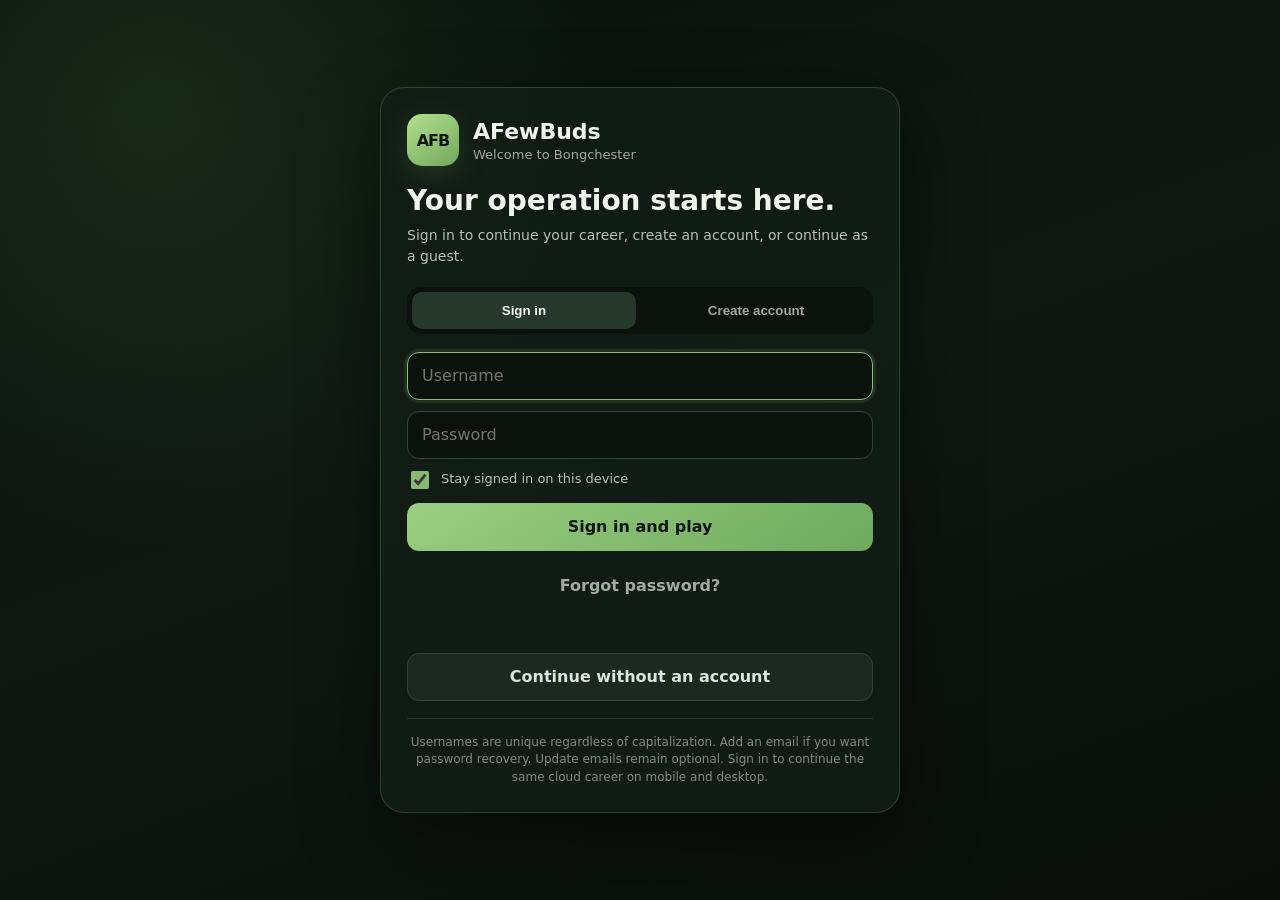
==== index.html @ 1a9e2bbb "Retain verified mobile release artifacts" ====
<!DOCTYPE html>
<html lang="en">
	<head>
		<meta charset="utf-8">
		<meta name="viewport" content="width=device-width, user-scalable=no, initial-scale=1.0">
	<meta http-equiv="Cache-Control" content="no-cache, no-store, must-revalidate">
	<meta http-equiv="Pragma" content="no-cache">
	<meta http-equiv="Expires" content="0">
		<title>AFewBuds</title>
		<style>
html, body, #canvas {
	margin: 0;
	padding: 0;
	border: 0;
}

body {
	color: white;
	background-color: black;
	overflow: hidden;
	touch-action: none;
}

#canvas {
	display: block;
}

#canvas:focus {
	outline: none;
}

#status, #status-splash, #status-progress {
	position: absolute;
	left: 0;
	right: 0;
}

#status, #status-splash {
	top: 0;
	bottom: 0;
}

#status {
	background-color: #0e1812;
	display: flex;
	flex-direction: column;
	justify-content: center;
	align-items: center;
	visibility: hidden;
}

#status-splash {
	max-height: 55vh;
	max-width: 62vw;
	width: 320px;
	height: auto;
	object-fit: contain;
	margin: auto;
}

#status-splash.show-image--false {
	display: none;
}

#status-splash.fullsize--false {
	height: 100%;
	width: 100%;
	object-fit: contain;
}

#status-splash.use-filter--false {
	image-rendering: pixelated;
}

#status-progress, #status-notice {
	display: none;
}

#status-progress {
	bottom: 10%;
	width: 50%;
	margin: 0 auto;
}

#status-notice {
	background-color: #5b3943;
	border-radius: 0.5rem;
	border: 1px solid #9b3943;
	color: #e0e0e0;
	font-family: 'Noto Sans', 'Droid Sans', Arial, sans-serif;
	line-height: 1.3;
	margin: 0 2rem;
	overflow: hidden;
	padding: 1rem;
	text-align: center;
	z-index: 1;
}


/* AFewBuds pre-launch updater. It runs before the account gate/Godot engine. */
#afb-prelaunch {
	position: fixed; inset: 0; z-index: 12000; display:flex; align-items:center; justify-content:center;
	padding:20px; box-sizing:border-box; background:linear-gradient(160deg,#061109,#101a13 55%,#07100a);
	font-family:Inter,ui-sans-serif,system-ui,-apple-system,BlinkMacSystemFont,"Segoe UI",sans-serif; color:#eff7ed; touch-action:auto;
}
#afb-prelaunch[hidden] { display:none !important; }
.afb-launch-card { width:min(520px,100%); text-align:center; padding:30px 24px; box-sizing:border-box; }
.afb-launch-logo { width:112px; height:112px; border-radius:26px; object-fit:contain; margin:0 auto 18px; display:block; }
.afb-launch-card h1 { margin:0 0 8px; font-size:28px; }
.afb-launch-card p { margin:0; color:#aebbad; font-size:14px; line-height:1.5; overflow-wrap:anywhere; }
#afb-prelaunch-progress { width:100%; height:10px; margin:22px 0 14px; accent-color:#8fc47b; }
#afb-prelaunch-progress[data-indeterminate="true"] { animation:afb-pulse 1s ease-in-out infinite alternate; }
.afb-launch-recover { margin-top:18px; min-height:44px; padding:10px 16px; border-radius:12px; border:1px solid #3d5542; background:#18261c; color:#e8f2e6; font:inherit; font-weight:700; }
@keyframes afb-pulse { from { opacity:.45 } to { opacity:1 } }
@media (prefers-reduced-motion: reduce) { #afb-prelaunch-progress[data-indeterminate="true"] { animation:none; } }

/* Browser-native AFewBuds account gate. Kept outside the Godot canvas so
   desktop mouse/keyboard and mobile software keyboards work normally. */
#afb-account-gate {
	position: fixed;
	inset: 0;
	z-index: 10000;
	display: flex;
	align-items: center;
	justify-content: center;
	padding: 20px;
	box-sizing: border-box;
	background:
		radial-gradient(circle at 12% 12%, rgba(88,145,79,.18), transparent 32%),
		linear-gradient(160deg, #07110b 0%, #101813 48%, #080d0a 100%);
	font-family: Inter, ui-sans-serif, system-ui, -apple-system, BlinkMacSystemFont, "Segoe UI", sans-serif;
	color: #eef6ec;
	touch-action: auto;
	overflow: auto;
}
#afb-account-gate[hidden] { display: none !important; }
.afb-auth-card {
	width: min(520px, 100%);
	background: rgba(18,29,22,.96);
	border: 1px solid rgba(152,203,132,.22);
	border-radius: 24px;
	box-shadow: 0 28px 80px rgba(0,0,0,.46);
	padding: 26px;
	box-sizing: border-box;
}
.afb-auth-brand { display:flex; align-items:center; gap:14px; margin-bottom:20px; }
.afb-auth-mark {
	width:52px; height:52px; border-radius:15px; display:grid; place-items:center;
	font-weight:900; letter-spacing:-1px; color:#0e1812;
	background:linear-gradient(145deg,#b3e08b,#72a85f);
	box-shadow:0 8px 28px rgba(109,161,91,.22);
}
.afb-auth-brand h1 { font-size:22px; margin:0; }
.afb-auth-brand p { font-size:13px; margin:3px 0 0; color:#9eaa9f; }
.afb-auth-title { font-size:28px; line-height:1.1; margin:4px 0 8px; }
.afb-auth-sub { font-size:14px; line-height:1.5; margin:0 0 20px; color:#b6c1b7; }
.afb-tabs { display:grid; grid-template-columns:1fr 1fr; gap:8px; background:#0b120e; padding:5px; border-radius:14px; margin-bottom:18px; }
.afb-tab { border:0; border-radius:10px; padding:11px 12px; background:transparent; color:#9eaa9f; font-weight:750; cursor:pointer; }
.afb-tab.active { background:#26382a; color:#eff8ed; }
.afb-stack { display:grid; gap:11px; }
.afb-field {
	width:100%; box-sizing:border-box; min-height:48px; padding:12px 14px;
	border-radius:12px; border:1px solid #34473a; background:#0b120e; color:#f2f7f1;
	font:inherit; font-size:16px; outline:none; touch-action:manipulation; user-select:text;
}
.afb-field:focus { border-color:#8abd78; box-shadow:0 0 0 3px rgba(126,181,108,.13); }
.afb-check { display:flex; align-items:flex-start; gap:9px; font-size:13px; color:#b8c3b9; line-height:1.4; }
.afb-check input { width:18px; height:18px; margin-top:1px; accent-color:#87b975; }
.afb-btn {
	min-height:48px; border:0; border-radius:12px; padding:11px 15px; font:inherit;
	font-weight:800; cursor:pointer; touch-action:manipulation;
}
.afb-btn.primary { background:linear-gradient(145deg,#9bce83,#6fa95d); color:#0d170f; }
.afb-btn.secondary { background:#1b2920; color:#dae7d8; border:1px solid #34473a; }
.afb-btn.ghost { background:transparent; color:#9fac9f; }
.afb-btn:disabled { opacity:.55; cursor:default; }
.afb-message { min-height:20px; font-size:13px; color:#c5d1c5; text-align:center; line-height:1.4; }
.afb-message.bad { color:#ffab96; }
.afb-auth-footer { margin-top:17px; border-top:1px solid #26372b; padding-top:15px; color:#7f8c80; font-size:12px; line-height:1.45; text-align:center; }
.afb-pane[hidden] { display:none !important; }
@media (max-width:600px) {
	#afb-account-gate { align-items:flex-start; padding:14px; }
	.afb-auth-card { margin:auto 0; padding:20px 18px; border-radius:20px; }
	.afb-auth-title { font-size:24px; }
}

/* AFewBuds in-game Account settings modal (cloudtest.35). */
#afb-account-settings-modal {
	position:fixed; inset:0; z-index:11000; display:flex; align-items:center; justify-content:center;
	padding:18px; box-sizing:border-box; background:rgba(3,8,5,.82);
	font-family:Inter,ui-sans-serif,system-ui,-apple-system,BlinkMacSystemFont,"Segoe UI",sans-serif;
	color:#eef6ec; overflow:auto; touch-action:auto;
}
#afb-account-settings-modal[hidden] { display:none !important; }
.afb-account-settings-card {
	width:min(620px,100%); max-height:92vh; overflow:auto; box-sizing:border-box;
	background:#111d16; border:1px solid #3a5941; border-radius:22px; padding:22px;
	box-shadow:0 28px 80px rgba(0,0,0,.55);
}
.afb-account-settings-head { display:flex; align-items:center; justify-content:space-between; gap:12px; margin-bottom:10px; }
.afb-account-settings-head h2 { margin:0; font-size:25px; }
.afb-account-settings-close { min-width:44px; min-height:44px; border-radius:11px; border:1px solid #3b5141; background:#1a2920; color:#eef6ec; font:inherit; font-weight:800; }
.afb-account-section { margin-top:16px; padding-top:16px; border-top:1px solid #2a3b2f; }
.afb-account-section h3 { margin:0 0 8px; font-size:18px; }
.afb-account-note { font-size:13px; color:#d8c99e; line-height:1.45; margin:8px 0 12px; }
.afb-account-row { display:grid; gap:10px; }
.afb-account-inline { display:grid; grid-template-columns:1fr auto; gap:9px; align-items:center; }
.afb-account-small { font-size:12px; color:#91a094; line-height:1.4; }
@media (max-width:600px) {
	#afb-account-settings-modal { align-items:flex-start; padding:12px; }
	.afb-account-settings-card { margin:auto 0; padding:18px 15px; border-radius:18px; }
	.afb-account-inline { grid-template-columns:1fr; }
}


/* AFewBuds global leaderboard - browser-rendered, opened from the in-game phone. */
#afb-leaderboard-modal{
	position:fixed; inset:0; z-index:11100; display:flex; align-items:center; justify-content:center;
	padding:18px; box-sizing:border-box; background:rgba(4,9,6,.91);
	font-family:Inter,ui-sans-serif,system-ui,-apple-system,BlinkMacSystemFont,"Segoe UI",sans-serif;
	color:#eef6ec; touch-action:auto; overflow:auto;
}
#afb-leaderboard-modal[hidden]{display:none!important}
.afb-leaderboard-card{
	width:min(720px,100%); max-height:92vh; overflow:auto; box-sizing:border-box;
	background:#101a14; border:1px solid #38513e; border-radius:22px; padding:22px;
	box-shadow:0 28px 80px rgba(0,0,0,.58);
}
.afb-leaderboard-head{display:flex;align-items:flex-start;justify-content:space-between;gap:12px;margin-bottom:14px}
.afb-leaderboard-head h2{margin:0 0 3px;font-size:25px}
.afb-leaderboard-sub{font-size:13px;line-height:1.4;color:#aebbb0}
.afb-leaderboard-close{min-width:44px;min-height:44px;border-radius:11px;border:1px solid #405646;background:#19261e;color:#eff7ee;font:inherit;font-weight:900;cursor:pointer}
.afb-leaderboard-controls{display:grid;grid-template-columns:minmax(0,1fr) auto;gap:10px;align-items:end;margin:14px 0 8px}
.afb-leaderboard-range{display:flex;gap:8px}
.afb-leaderboard-range .afb-btn{min-width:108px}
.afb-leaderboard-reset{min-height:20px;font-size:13px;color:#d6c995;margin-bottom:8px}
.afb-leaderboard-list{display:grid;gap:8px}
.afb-leaderboard-row{
	width:100%; display:grid; grid-template-columns:52px minmax(0,1fr) auto; gap:10px; align-items:center;
	border:1px solid #304438; background:#15221a; color:#eef6ec; border-radius:14px;
	padding:12px 14px; font:inherit; text-align:left; cursor:pointer; touch-action:manipulation;
}
.afb-leaderboard-row:hover{background:#1a2a20}
.afb-leaderboard-rank{font-size:18px;font-weight:900}
.afb-leaderboard-name{font-weight:800;overflow:hidden;text-overflow:ellipsis;white-space:nowrap}
.afb-leaderboard-value{font-weight:900;white-space:nowrap}
.afb-leaderboard-podium{border-color:#61724c}
.afb-leaderboard-me{margin-top:13px;border:1px solid #5d8565;background:#17261c;border-radius:14px;padding:12px 14px;font-weight:800}
.afb-leaderboard-actions{display:flex;gap:8px;margin-top:11px}
.afb-leaderboard-actions .afb-btn{flex:1}
.afb-leaderboard-profile{margin-top:15px;padding:15px;border:1px solid #38513e;border-radius:15px;background:#121f17}
.afb-leaderboard-profile[hidden]{display:none!important}
.afb-leaderboard-profile h3{margin:0 0 10px;font-size:21px}
.afb-leaderboard-profile-grid{display:grid;grid-template-columns:repeat(2,minmax(0,1fr));gap:0 16px}
.afb-leaderboard-profile-grid div{padding:8px 0;border-bottom:1px solid #26362c;font-size:14px}
@media(max-width:600px){
	#afb-leaderboard-modal{align-items:flex-start;padding:10px}
	.afb-leaderboard-card{margin:auto 0;padding:16px 13px;border-radius:18px}
	.afb-leaderboard-controls{grid-template-columns:1fr}
	.afb-leaderboard-range .afb-btn{min-width:0;flex:1}
	.afb-leaderboard-row{grid-template-columns:42px minmax(0,1fr);gap:5px 9px}
	.afb-leaderboard-value{grid-column:2}
	.afb-leaderboard-profile-grid{grid-template-columns:1fr}
}


/* Rotation keeps browser overlays and splash artwork inside the visible screen. */
#status-splash { max-height:55dvh; }
#afb-prelaunch { overflow:auto; padding:max(16px,env(safe-area-inset-top)) max(16px,env(safe-area-inset-right)) max(16px,env(safe-area-inset-bottom)) max(16px,env(safe-area-inset-left)); }
.afb-launch-card { max-height:100%; overflow:auto; }
@media (orientation:landscape) and (max-height:600px) {
 #afb-account-gate { align-items:flex-start; padding:12px max(20px,env(safe-area-inset-right)) 12px max(20px,env(safe-area-inset-left)); }
 .afb-auth-card { padding:18px; }
 .afb-launch-card { padding:14px 24px; }
 .afb-launch-logo { width:64px; height:64px; margin-bottom:8px; }
 .afb-launch-card h1 { font-size:23px; }
 #afb-prelaunch-progress { margin:12px 0 8px; }
}

</style>
		<link id="-gd-engine-icon" rel="icon" type="image/png" href="index.icon.png?v=0.7.9-beta.19" />
<link rel="apple-touch-icon" href="index.apple-touch-icon.png?v=0.7.9-beta.19"/>
<link rel="manifest" href="index.manifest.json?v=0.7.9-beta.19">
<meta name="apple-mobile-web-app-title" content="AFewBuds"><meta name="theme-color" content="#0e1812"><meta name="apple-mobile-web-app-capable" content="yes"><meta name="apple-mobile-web-app-status-bar-style" content="black-translucent">
	</head>
	<body>
<div id="afb-prelaunch" hidden aria-live="polite"><div class="afb-launch-card">
<img class="afb-launch-logo" src="index.192x192.png" alt="AFewBuds">
<h1 id="afb-prelaunch-title">Opening AFewBuds</h1><p id="afb-prelaunch-detail">Checking for updates</p>
<progress id="afb-prelaunch-progress" max="1"></progress>
<button id="afb-prelaunch-recover" class="afb-launch-recover" hidden>Repair app files</button>
</div></div>
		<div id="afb-account-gate" aria-label="AFewBuds account" hidden>
			<div class="afb-auth-card">
				<div class="afb-auth-brand"><div class="afb-auth-mark">AFB</div><div><h1>AFewBuds</h1><p>Welcome to Bongchester</p></div></div>
				<h2 class="afb-auth-title">Your operation starts here.</h2>
				<p class="afb-auth-sub">Sign in to continue your career, create an account, or continue as a guest.</p>
				<div class="afb-tabs" id="afb-auth-tabs">
					<button class="afb-tab active" id="afb-login-tab" type="button">Sign in</button>
					<button class="afb-tab" id="afb-register-tab" type="button">Create account</button>
				</div>
				<div class="afb-pane" id="afb-login-pane">
					<form class="afb-stack" id="afb-login-form" autocomplete="on">
						<input class="afb-field" id="afb-login-user" placeholder="Username" autocomplete="username" maxlength="20" required>
						<input class="afb-field" id="afb-login-pass" placeholder="Password" type="password" autocomplete="current-password" minlength="8" required>
						<label class="afb-check"><input id="afb-login-remember" type="checkbox" checked><span>Stay signed in on this device</span></label>
						<button class="afb-btn primary" id="afb-login-btn" type="submit">Sign in and play</button>
						<button class="afb-btn ghost" id="afb-forgot-btn" type="button">Forgot password?</button>
						<div class="afb-message" id="afb-login-msg" role="status"></div>
					</form>
				</div>
				<div class="afb-pane" id="afb-forgot-pane" hidden>
					<form class="afb-stack" id="afb-forgot-form" autocomplete="on">
						<h3 style="margin:0;font-size:20px">Forgot password?</h3>
						<p class="afb-auth-sub" style="margin-bottom:4px">Enter your AFewBuds username or saved recovery email. If several accounts share that email, use your username. If the account has a recovery email saved, we'll send a single-use reset link that expires in 30 minutes.</p>
						<input class="afb-field" id="afb-forgot-user" placeholder="Username or recovery email" autocomplete="username" autocapitalize="none" spellcheck="false" maxlength="254" required>
						<button class="afb-btn primary" id="afb-forgot-send" type="submit">Send reset email</button>
						<button class="afb-btn secondary" id="afb-forgot-back" type="button">Back to sign in</button>
						<div class="afb-message" id="afb-forgot-msg" role="status"></div>
					</form>
				</div>
				<div class="afb-pane" id="afb-reset-pane" hidden>
					<form class="afb-stack" id="afb-reset-form" autocomplete="on">
						<h3 style="margin:0;font-size:20px">Choose a new password</h3>
						<p class="afb-auth-sub" style="margin-bottom:4px">This reset link can be used once and expires 30 minutes after it was requested.</p>
						<input class="afb-field" id="afb-reset-pass" placeholder="New password (8+ characters)" type="password" autocomplete="new-password" minlength="8" required>
						<input class="afb-field" id="afb-reset-confirm" placeholder="Confirm new password" type="password" autocomplete="new-password" minlength="8" required>
						<label class="afb-check"><input id="afb-reset-remember" type="checkbox" checked><span>Stay signed in on this device</span></label>
						<button class="afb-btn primary" id="afb-reset-submit" type="submit">Reset password</button>
						<button class="afb-btn secondary" id="afb-reset-new-link" type="button">Request a new reset link</button>
						<div class="afb-message" id="afb-reset-msg" role="status"></div>
					</form>
				</div>
				<div class="afb-pane" id="afb-register-pane" hidden>
					<form class="afb-stack" id="afb-register-form" autocomplete="on">
						<input class="afb-field" id="afb-register-user" placeholder="Username (3-20 letters, numbers, underscore)" autocomplete="username" maxlength="20" required>
						<input class="afb-field" id="afb-register-pass" placeholder="Password (8+ characters)" type="password" autocomplete="new-password" minlength="8" required>
						<input class="afb-field" id="afb-register-email" placeholder="Email for password recovery (optional)" type="email" autocomplete="email">
						<label class="afb-check"><input id="afb-register-updates" type="checkbox"><span>Email me occasional AFewBuds updates.</span></label>
						<label class="afb-check"><input id="afb-register-remember" type="checkbox" checked><span>Stay signed in on this device</span></label>
						<button class="afb-btn primary" id="afb-register-btn" type="submit">Create account and play</button>
						<div class="afb-message" id="afb-register-msg" role="status"></div>
					</form>
				</div>
				<div class="afb-stack" id="afb-guest-actions" style="margin-top:12px">
					<button class="afb-btn secondary" id="afb-guest-btn" type="button">Continue without an account</button>
				</div>
				<div class="afb-auth-footer">Usernames are unique regardless of capitalization. Add an email if you want password recovery. Update emails remain optional. Sign in to continue the same cloud career on mobile and desktop.</div>
			</div>
		</div>
		<div id="afb-account-settings-modal" hidden aria-label="AFewBuds account settings">
			<div class="afb-account-settings-card">
				<div class="afb-account-settings-head">
					<div><h2>Account</h2><div class="afb-account-small">Manage the AFewBuds account attached to this career.</div></div>
					<button class="afb-account-settings-close" id="afb-account-settings-close" type="button" aria-label="Close account settings">X</button>
				</div>
				<div id="afb-account-settings-guest" hidden>
					<p class="afb-account-note">You are playing as a guest. Sign in or create an account from the login screen to manage account settings.</p>
				</div>
				<div id="afb-account-settings-body">
					<div class="afb-account-section">
						<h3>Username</h3>
						<div class="afb-account-small" id="afb-account-current-user"></div>
						<div class="afb-account-inline" style="margin-top:9px">
							<input class="afb-field" id="afb-account-username" maxlength="20" placeholder="New username">
							<button class="afb-btn secondary" id="afb-account-check-user" type="button">Check availability</button>
						</div>
						<div class="afb-message" id="afb-account-user-msg"></div>
					</div>
					<div class="afb-account-section">
						<h3>Email & updates</h3>
						<p class="afb-account-note"><strong>Add an email to your account so you can recover your password if you forget it.</strong> Update emails are optional and can be turned off at any time.</p>
						<input class="afb-field" id="afb-account-email" type="email" autocomplete="email" placeholder="Email address">
						<label class="afb-check" style="margin-top:10px"><input id="afb-account-updates" type="checkbox"><span>Email me occasional AFewBuds updates.</span></label>
						<input class="afb-field" id="afb-account-profile-password" type="password" autocomplete="current-password" placeholder="Current password to save account changes" style="margin-top:10px">
						<button class="afb-btn primary" id="afb-account-save-profile" type="button" style="margin-top:10px">Save account changes</button>
						<div class="afb-message" id="afb-account-profile-msg"></div>
					</div>
					<div class="afb-account-section">
						<h3>Password</h3>
						<div class="afb-account-row">
							<input class="afb-field" id="afb-account-current-password" type="password" autocomplete="current-password" placeholder="Current password">
							<input class="afb-field" id="afb-account-new-password" type="password" autocomplete="new-password" minlength="8" placeholder="New password (8+ characters)">
							<input class="afb-field" id="afb-account-confirm-password" type="password" autocomplete="new-password" minlength="8" placeholder="Confirm new password">
							<button class="afb-btn primary" id="afb-account-change-password" type="button">Change password</button>
							<div class="afb-message" id="afb-account-password-msg"></div>
						</div>
					</div>
				</div>
			</div>
		</div>

		<div id="afb-leaderboard-modal" hidden>
			<div class="afb-leaderboard-card" role="dialog" aria-modal="true" aria-labelledby="afb-leaderboard-title">
				<div class="afb-leaderboard-head">
					<div>
						<h2 id="afb-leaderboard-title">AFewBuds Leaderboard</h2>
						<div class="afb-leaderboard-sub">Global public gameplay rankings. Tap a player to view their career stats.</div>
					</div>
					<button class="afb-leaderboard-close" id="afb-leaderboard-close" type="button" aria-label="Close leaderboard">X</button>
				</div>
				<div class="afb-leaderboard-controls">
					<label>
						<span class="afb-account-small">Rank by</span>
						<select class="afb-field" id="afb-leaderboard-metric">
							<option value="revenue">Total Revenue</option>
							<option value="sales">Sales Completed</option>
							<option value="dealer_sales">Dealer Sales</option>
							<option value="harvests">Harvests</option>
							<option value="hybrids">Hybrids Created</option>
							<option value="raids">Raids Survived</option>
							<option value="days">Days Played</option>
							<option value="career_score">Career Score</option>
						</select>
					</label>
					<div class="afb-leaderboard-range">
						<button class="afb-btn primary" id="afb-leaderboard-lifetime" type="button">Lifetime</button>
						<button class="afb-btn secondary" id="afb-leaderboard-weekly" type="button">Weekly</button>
					</div>
				</div>
				<div class="afb-leaderboard-reset" id="afb-leaderboard-reset"></div>
				<div class="afb-message" id="afb-leaderboard-msg" role="status"></div>
				<div class="afb-leaderboard-list" id="afb-leaderboard-list"></div>
				<div class="afb-leaderboard-me" id="afb-leaderboard-me"></div>
				<div class="afb-leaderboard-actions">
					<button class="afb-btn secondary" id="afb-leaderboard-expand" type="button">View Top 25</button>
					<button class="afb-btn secondary" id="afb-leaderboard-refresh" type="button">Refresh</button>
				</div>
				<div class="afb-leaderboard-profile" id="afb-leaderboard-profile" hidden>
					<h3 id="afb-leaderboard-profile-name">Public Career</h3>
					<div class="afb-leaderboard-profile-grid" id="afb-leaderboard-profile-grid"></div>
				</div>
			</div>
		</div>

		<canvas id="canvas">
			Your browser does not support the canvas tag.
		</canvas>

		<noscript>
			Your browser does not support JavaScript.
		</noscript>

		<div id="status">
			<img id="status-splash" class="show-image--true fullsize--false use-filter--true" src="index.png?v=0.7.9-beta.19" alt="">
			<progress id="status-progress"></progress>
			<div id="status-notice"></div>
		</div>

		<script src="shared/afb-updater.js?v=0.16.0-mobile-beta.13"></script>
		<script src="shared/afb-legacy-save.js?v=0.16.0-mobile-beta.13"></script>
		<script src="shared/config.js"></script>
		<script src="shared/afb-api.js?v=0.16.0-mobile-beta.13"></script>
		<script src="shared/afb-cloud.js?v=0.16.0-mobile-beta.13"></script>
		<script src="index-mobile.js?v=0.16.0-mobile-beta.13"></script>
		<script>
const AFB_RELEASE_ID = "0.16.0-mobile-beta.13";
window.AFB_INSTALLED_RELEASE=AFB_RELEASE_ID;
const AFB_TEST_TITLE = "AFewBuds";
function afbKeepTestTitle(){ if(document.title !== AFB_TEST_TITLE) document.title = AFB_TEST_TITLE; }
afbKeepTestTitle();
setInterval(afbKeepTestTitle, 1000);
const GODOT_CONFIG = {"args":[],"canvasResizePolicy":2,"emscriptenPoolSize":8,"ensureCrossOriginIsolationHeaders":false,"executable":"index","experimentalVK":true,"fileSizes":{"index-mobile.pck":48753996,"index.wasm":37902138},"focusCanvas":true,"mainPack":"index-mobile.pck","gdextensionLibs":[],"godotPoolSize":4,"serviceWorker":"index.service.worker.js"};
const GODOT_THREADS_ENABLED = false;
let AFB_GAME_STARTED = false;
let AFB_GAME_STARTING = false;

function afbSetPane(which) {
	const login = which === 'login';
	const register = which === 'register';
	const forgot = which === 'forgot';
	const reset = which === 'reset';
	const special = forgot || reset;
	document.getElementById('afb-auth-tabs').hidden = special;
	document.getElementById('afb-login-tab').classList.toggle('active', login);
	document.getElementById('afb-register-tab').classList.toggle('active', register);
	document.getElementById('afb-login-pane').hidden = !login;
	document.getElementById('afb-register-pane').hidden = !register;
	document.getElementById('afb-forgot-pane').hidden = !forgot;
	document.getElementById('afb-reset-pane').hidden = !reset;
	document.getElementById('afb-guest-actions').hidden = special;
	const focusId = login ? 'afb-login-user' : register ? 'afb-register-user' : forgot ? 'afb-forgot-user' : 'afb-reset-pass';
	setTimeout(() => document.getElementById(focusId)?.focus(), 0);
}
function afbMessage(id, text, bad=false) {
	const el = document.getElementById(id);
	el.textContent = text || '';
	el.classList.toggle('bad', !!bad);
}
function afbFriendlyError(error) {
	const raw = String(error && error.message || error || 'Account request failed.');
	if (/username_taken|duplicate|unique/i.test(raw)) return 'That username is already taken.';
	if (/username_invalid/i.test(raw)) return 'Use 3-20 letters, numbers, or underscores for the username.';
	if (/password_too_short/i.test(raw)) return 'Use a password with at least 8 characters.';
	if (/email_required_for_updates/i.test(raw)) return 'Enter an email address or turn off update emails.';
	if (/invalid_username_or_password/i.test(raw)) return 'That username or password is not correct.';
	if (/session_invalid/i.test(raw)) return 'Your saved sign-in expired. Please sign in again.';
	if (/reset_token_invalid/i.test(raw)) return 'This reset link is invalid or expired. Request a new one.';
	if (/password_too_long/i.test(raw)) return 'Use a password no longer than 128 characters.';
	return raw;
}
function afbNormalizeSession(data) {
	if (Array.isArray(data)) data = data[0] || null;
	if (data && data.value && typeof data.value === 'object') data = data.value;
	return data && typeof data === 'object' ? data : null;
}
async function afbRequestPasswordReset(username) {
	if (!window.AFB_API || !AFB_API.enabled) throw new Error('Account service is not configured.');
	const cfg = AFB_API.cfg || {};
	const base = String(cfg.supabaseUrl || '').replace(/\/$/, '');
	const apiKey = cfg.supabasePublishableKey || cfg.supabaseAnonKey || '';
	if (!base || !apiKey) throw new Error('Account service is not configured.');
	const res = await fetch(base + '/functions/v1/afb-password-reset', {
		method:'POST',
		headers:{'Content-Type':'application/json','apikey':apiKey},
		body:JSON.stringify({username:String(username || '').trim(),return_url:window.location.origin + window.location.pathname})
	});
	let data = null;
	const raw = await res.text();
	if (raw) { try { data = JSON.parse(raw); } catch (_) { data = {error:raw}; } }
	if (!res.ok) {
		const code = data && data.error || 'recovery_service_unavailable';
		if (code === 'recovery_email_not_configured') throw new Error('Password recovery email is not configured yet.');
		if (code === 'recovery_email_send_failed') throw new Error('The reset email could not be sent right now. Try again later.');
		throw new Error('Password recovery is temporarily unavailable.');
	}
	return data || {};
}

function afbClearResetQuery() {
	try {
		const url = new URL(window.location.href);
		url.searchParams.delete('reset');
		window.history.replaceState({}, document.title, url.pathname + url.search + url.hash);
	} catch (_) {}
}

async function afbValidateStoredSession() {
	if (!window.AFB_API || !AFB_API.enabled) return null;
	const saved = AFB_API.getPlayerSession();
	if (!saved || !saved.session_token) return null;
	try {
		const verified = afbNormalizeSession(await AFB_API.rpc('afb_validate_session', {p_session_token:saved.session_token}));
		if (!verified || !verified.username) throw new Error('session_invalid');
		const merged = Object.assign({}, saved, verified, {session_token:saved.session_token});
		AFB_API.savePlayerSession(merged, !!localStorage.getItem('afb_player_session'));
		return merged;
	} catch (_) {
		AFB_API.clearPlayerSession();
		return null;
	}
}
function afbLoadTracker() {
	if (document.getElementById('afb-tracker-script')) return;
	const s = document.createElement('script');
	s.id = 'afb-tracker-script';
	s.src = 'shared/afb-tracker.js?v=0.7.9-beta.19';
	document.body.appendChild(s);
}
async function afbLaunchGame() {
	if (AFB_GAME_STARTED || AFB_GAME_STARTING) return;
	AFB_GAME_STARTING = true;
	try {
		if (window.AFB_CLOUD) {
			await AFB_CLOUD.reconcileLatestSilently();
		}
	} catch (error) {
		console.warn('AFewBuds could not load its shared career.', error);
		document.getElementById('afb-account-gate').hidden=false;afbMessage('afb-login-msg', 'Could not load your career. Reconnect and sign in to try again. Your save has not been replaced.');
		AFB_GAME_STARTING = false;
		return;
	}
	AFB_GAME_STARTED = true;
	window.AFB_GAME_RUNNING=true;
	AFB_GAME_STARTING = false;
	document.getElementById('afb-account-gate').hidden = true;
	if(window.AFB_UPDATER)AFB_UPDATER.notifyGameStarting();
	afbLoadTracker();
	if (window.AFB_CLOUD) AFB_CLOUD.startAutoSync();
	launchGodotEngine();
}
function launchGodotEngine() {
	const engine = new Engine(GODOT_CONFIG);
	const statusOverlay = document.getElementById('status');
	const statusProgress = document.getElementById('status-progress');
	const statusNotice = document.getElementById('status-notice');
	let initializing = true;
	let statusMode = '';
	function setStatusMode(mode) {
		if (statusMode === mode || !initializing) return;
		if (mode === 'hidden') { statusOverlay.remove(); initializing = false; return; }
		statusOverlay.style.visibility = 'visible';
		statusProgress.style.display = mode === 'progress' ? 'block' : 'none';
		statusNotice.style.display = mode === 'notice' ? 'block' : 'none';
		statusMode = mode;
	}
	function setStatusNotice(text) {
		while (statusNotice.lastChild) statusNotice.removeChild(statusNotice.lastChild);
		String(text).split('\n').forEach((line) => { statusNotice.appendChild(document.createTextNode(line)); statusNotice.appendChild(document.createElement('br')); });
	}
	function displayFailureNotice(err) {
		console.error(err);
		setStatusNotice(err instanceof Error ? err.message : (typeof err === 'string' ? err : 'An unknown error occurred.'));
		setStatusMode('notice'); initializing = false;
	}
	const missing = Engine.getMissingFeatures({threads:GODOT_THREADS_ENABLED});
	if (missing.length !== 0) {
		displayFailureNotice('Error\nThe following features required to run Godot projects on the Web are missing:\n' + missing.join('\n'));
		return;
	}
	setStatusMode('progress');
	engine.startGame({onProgress:function(current,total){
		if (current > 0 && total > 0) { statusProgress.value=current; statusProgress.max=total; }
		else { statusProgress.removeAttribute('value'); statusProgress.removeAttribute('max'); }
	}}).then(() => { setStatusMode('hidden'); if(window.AFB_UPDATER)AFB_UPDATER.markGameReady(); }, (error) => { if(window.AFB_UPDATER)AFB_UPDATER.markGameFailure(error); displayFailureNotice(error); });
}

document.getElementById('afb-login-tab').addEventListener('click', () => afbSetPane('login'));
document.getElementById('afb-register-tab').addEventListener('click', () => afbSetPane('register'));
document.getElementById('afb-forgot-btn').addEventListener('click', () => {
	document.getElementById('afb-forgot-user').value = document.getElementById('afb-login-user').value.trim();
	afbMessage('afb-forgot-msg', '');
	afbSetPane('forgot');
});
document.getElementById('afb-forgot-back').addEventListener('click', () => afbSetPane('login'));
document.getElementById('afb-reset-new-link').addEventListener('click', () => {
	afbClearResetQuery();
	afbMessage('afb-forgot-msg', '');
	afbSetPane('forgot');
});
document.getElementById('afb-forgot-form').addEventListener('submit', async (event) => {
	event.preventDefault();
	const button = document.getElementById('afb-forgot-send'); button.disabled = true;
	afbMessage('afb-forgot-msg', 'Sending recovery email...');
	try {
		const identifier = document.getElementById('afb-forgot-user').value.trim();
		const data = await afbRequestPasswordReset(identifier);
		afbMessage('afb-forgot-msg', data.message || 'If that account has a recovery email, a reset link has been sent.');
	} catch (e) {
		afbMessage('afb-forgot-msg', afbFriendlyError(e), true);
	} finally {
		button.disabled = false;
	}
});
document.getElementById('afb-reset-form').addEventListener('submit', async (event) => {
	event.preventDefault();
	const button = document.getElementById('afb-reset-submit'); button.disabled = true;
	afbMessage('afb-reset-msg', 'Resetting password...');
	try {
		const token = new URLSearchParams(window.location.search).get('reset') || '';
		const next = document.getElementById('afb-reset-pass').value;
		const confirm = document.getElementById('afb-reset-confirm').value;
		if (next !== confirm) throw new Error('Passwords do not match.');
		if (next.length < 8) throw new Error('password_too_short');
		let data = afbNormalizeSession(await AFB_API.rpc('afb_password_reset_complete', {
			p_reset_token:token,
			p_new_password:next,
			p_remember:document.getElementById('afb-reset-remember').checked
		}));
		if (!data || !data.session_token || !data.username) throw new Error('Account service returned an incomplete password reset.');
		AFB_API.savePlayerSession(data, document.getElementById('afb-reset-remember').checked);
		afbClearResetQuery();
		afbMessage('afb-reset-msg', 'Password reset. Signing you in...');
		afbLaunchGame();
	} catch (e) {
		afbMessage('afb-reset-msg', afbFriendlyError(e), true);
	} finally {
		button.disabled = false;
	}
});
document.getElementById('afb-guest-btn').addEventListener('click', afbLaunchGame);
document.getElementById('afb-login-form').addEventListener('submit', async (event) => {
	event.preventDefault();
	const button = document.getElementById('afb-login-btn'); button.disabled = true;
	afbMessage('afb-login-msg', 'Signing in...');
	try {
		if (!window.AFB_API || !AFB_API.enabled) throw new Error('Account service is not configured. You can continue without an account.');
		let data = afbNormalizeSession(await AFB_API.rpc('afb_login', {
			p_username:document.getElementById('afb-login-user').value.trim(),
			p_password:document.getElementById('afb-login-pass').value,
			p_remember:document.getElementById('afb-login-remember').checked
		}));
		if (!data || !data.session_token || !data.username) throw new Error('Account service returned an incomplete sign-in.');
		AFB_API.savePlayerSession(data, document.getElementById('afb-login-remember').checked);
		afbMessage('afb-login-msg', 'Signed in as ' + data.username + '.');
		afbLaunchGame();
	} catch (e) { afbMessage('afb-login-msg', afbFriendlyError(e), true); }
	finally { button.disabled = false; }
});
document.getElementById('afb-register-form').addEventListener('submit', async (event) => {
	event.preventDefault();
	const button = document.getElementById('afb-register-btn'); button.disabled = true;
	afbMessage('afb-register-msg', 'Creating account...');
	try {
		if (!window.AFB_API || !AFB_API.enabled) throw new Error('Account service is not configured. You can continue without an account.');
		let data = afbNormalizeSession(await AFB_API.rpc('afb_register', {
			p_username:document.getElementById('afb-register-user').value.trim(),
			p_password:document.getElementById('afb-register-pass').value,
			p_email:document.getElementById('afb-register-email').value.trim() || null,
			p_updates_opt_in:document.getElementById('afb-register-updates').checked,
			p_remember:document.getElementById('afb-register-remember').checked
		}));
		if (!data || !data.session_token || !data.username) throw new Error('Account service returned an incomplete registration.');
		AFB_API.savePlayerSession(data, document.getElementById('afb-register-remember').checked);
		afbMessage('afb-register-msg', 'Account created. Welcome, ' + data.username + '.');
		afbLaunchGame();
	} catch (e) { afbMessage('afb-register-msg', afbFriendlyError(e), true); }
	finally { button.disabled = false; }
});


const AFB_LEADERBOARD_STATE = {range:'lifetime',metric:'revenue',limit:5};

function afbLeaderboardValue(metric,value){
	const n=Math.max(0,Number(value||0));
	if(metric==='revenue') return String.fromCharCode(36)+Math.round(n).toLocaleString();
	if(metric==='days') return Math.round(n).toLocaleString()+(Math.round(n)===1?' day':' days');
	return Math.round(n).toLocaleString();
}
function afbLeaderboardToken(){
	try{
		const session=window.AFB_API&&AFB_API.getPlayerSession?AFB_API.getPlayerSession():null;
		return session&&session.session_token?session.session_token:null;
	}catch(_){return null;}
}
function afbLeaderboardMessage(text,bad=false){
	const el=document.getElementById('afb-leaderboard-msg');
	if(!el) return;
	el.textContent=text||'';
	el.classList.toggle('bad',!!bad);
}
function afbLeaderboardCountdown(endsAt){
	if(!endsAt) return '';
	const ms=new Date(endsAt).getTime()-Date.now();
	if(!Number.isFinite(ms)||ms<=0) return 'Weekly reset is processing.';
	const mins=Math.floor(ms/60000);
	const days=Math.floor(mins/1440);
	const hours=Math.floor((mins%1440)/60);
	const minutes=mins%60;
	return 'Weekly reset in '+days+'d '+hours+'h '+minutes+'m';
}
async function afbLeaderboardProfile(accountId){
	const panel=document.getElementById('afb-leaderboard-profile');
	const name=document.getElementById('afb-leaderboard-profile-name');
	const grid=document.getElementById('afb-leaderboard-profile-grid');
	panel.hidden=false;
	name.textContent='Loading career...';
	grid.textContent='';
	try{
		const p=afbNormalizeSession(await AFB_API.rpc('afb_leaderboard_profile',{p_account_id:accountId}));
		if(!p||!p.username) throw new Error('Career profile unavailable.');
		name.textContent=p.username+'  -  Public Career';
		const dollar=String.fromCharCode(36);
		const fields=[
			['Grower Level',p.grower_level],
			['Grower XP',Number(p.grower_xp||0).toLocaleString()],
			['Reputation',Number(p.reputation||0).toLocaleString()],
			['Lifetime Revenue',dollar+Number(p.lifetime_revenue||0).toLocaleString()],
			['Sales',Number(p.sales||0).toLocaleString()],
			['Dealer Sales',Number(p.dealer_sales||0).toLocaleString()],
			['Harvests',Number(p.harvests||0).toLocaleString()],
			['Hybrids Created',Number(p.hybrids_created||0).toLocaleString()],
			['Raids Survived',Number(p.raids_survived||0).toLocaleString()],
			['Customers Known',Number(p.customers_known||0).toLocaleString()],
			['Days Played',Number(p.days_played||0).toLocaleString()],
			['Milestones Claimed',Number(p.milestones_claimed||0).toLocaleString()],
			['Career Score',Number(p.career_score||0).toLocaleString()]
		];
		for(const field of fields){
			const item=document.createElement('div');
			const strong=document.createElement('strong');
			strong.textContent=field[0]+': ';
			item.appendChild(strong);
			item.appendChild(document.createTextNode(String(field[1])));
			grid.appendChild(item);
		}
		panel.scrollIntoView({block:'nearest',behavior:'smooth'});
	}catch(error){
		name.textContent='Career unavailable';
		grid.textContent=afbFriendlyError(error);
	}
}
async function afbLeaderboardLoad(){
	const list=document.getElementById('afb-leaderboard-list');
	const me=document.getElementById('afb-leaderboard-me');
	const reset=document.getElementById('afb-leaderboard-reset');
	const expand=document.getElementById('afb-leaderboard-expand');
	const profile=document.getElementById('afb-leaderboard-profile');
	list.textContent='';
	me.textContent='';
	reset.textContent='';
	profile.hidden=true;
	afbLeaderboardMessage('Loading rankings...');
	try{
		const data=afbNormalizeSession(await AFB_API.rpc('afb_leaderboard_get',{
			p_metric:AFB_LEADERBOARD_STATE.metric,
			p_range:AFB_LEADERBOARD_STATE.range,
			p_limit:AFB_LEADERBOARD_STATE.limit,
			p_session_token:afbLeaderboardToken()
		}));
		if(!data) throw new Error('Leaderboard unavailable.');
		const rows=Array.isArray(data.top)?data.top:[];
		afbLeaderboardMessage(rows.length?'':(AFB_LEADERBOARD_STATE.range==='weekly'?'No weekly activity has been recorded yet.':'No rankings yet.'));
		for(const row of rows){
			const button=document.createElement('button');
			button.type='button';
			button.className='afb-leaderboard-row'+(Number(row.rank)<=3?' afb-leaderboard-podium':'');
			const rank=document.createElement('span');
			rank.className='afb-leaderboard-rank';
			rank.textContent='#'+row.rank;
			const username=document.createElement('span');
			username.className='afb-leaderboard-name';
			username.textContent=row.username||'Player';
			const value=document.createElement('span');
			value.className='afb-leaderboard-value';
			value.textContent=afbLeaderboardValue(AFB_LEADERBOARD_STATE.metric,row.value);
			button.append(rank,username,value);
			button.addEventListener('click',()=>afbLeaderboardProfile(row.account_id));
			list.appendChild(button);
		}
		if(data.me){
			me.textContent='Your Rank: #'+data.me.rank+'  -  '+afbLeaderboardValue(AFB_LEADERBOARD_STATE.metric,data.me.value);
		}else if(afbLeaderboardToken()){
			me.textContent=AFB_LEADERBOARD_STATE.range==='weekly'?'Your Rank: No weekly activity yet.':'Your Rank: Not ranked yet.';
		}else{
			me.textContent='Sign in to pin your own rank here.';
		}
		reset.textContent=AFB_LEADERBOARD_STATE.range==='weekly'?afbLeaderboardCountdown(data.week_ends_at):'Lifetime rankings never reset.';
		expand.textContent=AFB_LEADERBOARD_STATE.limit===5?'View Top 25':'Show Top 5';
	}catch(error){
		afbLeaderboardMessage(afbFriendlyError(error),true);
	}
}
function afbLeaderboardSetRange(range){
	AFB_LEADERBOARD_STATE.range=range==='weekly'?'weekly':'lifetime';
	document.getElementById('afb-leaderboard-lifetime').className='afb-btn '+(AFB_LEADERBOARD_STATE.range==='lifetime'?'primary':'secondary');
	document.getElementById('afb-leaderboard-weekly').className='afb-btn '+(AFB_LEADERBOARD_STATE.range==='weekly'?'primary':'secondary');
	afbLeaderboardLoad();
}
window.AFB_LEADERBOARD={
	open:async function(){
		const modal=document.getElementById('afb-leaderboard-modal');
		if(!modal) return;
		modal.hidden=false;
		try{
			if(window.AFB_CLOUD&&AFB_CLOUD.syncLatest) await AFB_CLOUD.syncLatest();
		}catch(error){
			console.warn('AFB leaderboard pre-sync skipped:',error&&error.message||error);
		}
		await afbLeaderboardLoad();
	},
	close:function(){
		const modal=document.getElementById('afb-leaderboard-modal');
		if(modal) modal.hidden=true;
	}
};
document.getElementById('afb-leaderboard-close').addEventListener('click',()=>AFB_LEADERBOARD.close());
document.getElementById('afb-leaderboard-modal').addEventListener('click',(event)=>{
	if(event.target&&event.target.id==='afb-leaderboard-modal') AFB_LEADERBOARD.close();
});
document.getElementById('afb-leaderboard-lifetime').addEventListener('click',()=>afbLeaderboardSetRange('lifetime'));
document.getElementById('afb-leaderboard-weekly').addEventListener('click',()=>afbLeaderboardSetRange('weekly'));
document.getElementById('afb-leaderboard-metric').addEventListener('change',(event)=>{
	AFB_LEADERBOARD_STATE.metric=event.target.value;
	afbLeaderboardLoad();
});
document.getElementById('afb-leaderboard-expand').addEventListener('click',()=>{
	AFB_LEADERBOARD_STATE.limit=AFB_LEADERBOARD_STATE.limit===5?25:5;
	afbLeaderboardLoad();
});
document.getElementById('afb-leaderboard-refresh').addEventListener('click',()=>afbLeaderboardLoad());

function afbAccountFriendlyError(error) {
	const raw = String(error && error.message || error || 'Account request failed.');
	if (/username_taken|duplicate|unique/i.test(raw)) return 'That username is already taken.';
	if (/username_invalid/i.test(raw)) return 'Use 3-20 letters, numbers, or underscores.';
	if (/password_incorrect/i.test(raw)) return 'Your current password is not correct.';
	if (/password_too_short/i.test(raw)) return 'Use a password with at least 8 characters.';
	if (/email_invalid/i.test(raw)) return 'Enter a valid email address.';
	if (/email_required_for_updates/i.test(raw)) return 'Add an email address before turning on update emails.';
	if (/session_invalid/i.test(raw)) return 'Your saved sign-in expired. Sign in again.';
	return raw;
}
function afbAccountMessage(id, text, bad=false) {
	const el=document.getElementById(id);
	if(!el) return;
	el.textContent=text||'';
	el.classList.toggle('bad',!!bad);
}
function afbAccountRemembered() {
	return !!localStorage.getItem('afb_player_session');
}
async function afbAccountLoadProfile() {
	const modal=document.getElementById('afb-account-settings-modal');
	const body=document.getElementById('afb-account-settings-body');
	const guest=document.getElementById('afb-account-settings-guest');
	const session=window.AFB_API && AFB_API.getPlayerSession ? AFB_API.getPlayerSession() : null;
	if(!session || !session.session_token) {
		body.hidden=true; guest.hidden=false; return;
	}
	body.hidden=false; guest.hidden=true;
	try {
		let data=afbNormalizeSession(await AFB_API.rpc('afb_account_get_profile',{p_session_token:session.session_token}));
		if(!data || !data.username) throw new Error('session_invalid');
		document.getElementById('afb-account-current-user').textContent='Current username: '+data.username;
		document.getElementById('afb-account-username').value=data.username||'';
		document.getElementById('afb-account-email').value=data.email||'';
		document.getElementById('afb-account-updates').checked=!!data.updates_opt_in;
		const merged=Object.assign({},session,data,{session_token:session.session_token});
		AFB_API.savePlayerSession(merged,afbAccountRemembered());
	} catch(e) {
		afbAccountMessage('afb-account-profile-msg',afbAccountFriendlyError(e),true);
	}
}
window.AFB_ACCOUNT_SETTINGS = {
	open: async function() {
		const modal=document.getElementById('afb-account-settings-modal');
		if(!modal) return;
		modal.hidden=false;
		await afbAccountLoadProfile();
	},
	close: function() {
		const modal=document.getElementById('afb-account-settings-modal');
		if(modal) modal.hidden=true;
	}
};
document.getElementById('afb-account-settings-close').addEventListener('click',()=>AFB_ACCOUNT_SETTINGS.close());
document.getElementById('afb-account-settings-modal').addEventListener('click',(e)=>{
	if(e.target && e.target.id==='afb-account-settings-modal') AFB_ACCOUNT_SETTINGS.close();
});
document.getElementById('afb-account-check-user').addEventListener('click',async()=>{
	const session=AFB_API.getPlayerSession();
	const username=document.getElementById('afb-account-username').value.trim();
	afbAccountMessage('afb-account-user-msg','Checking...');
	try {
		const data=afbNormalizeSession(await AFB_API.rpc('afb_username_available',{p_session_token:session.session_token,p_username:username}));
		afbAccountMessage('afb-account-user-msg',data && data.available ? 'Username is available.' : 'That username is already taken.',!(data&&data.available));
	} catch(e){ afbAccountMessage('afb-account-user-msg',afbAccountFriendlyError(e),true); }
});
document.getElementById('afb-account-save-profile').addEventListener('click',async()=>{
	const button=document.getElementById('afb-account-save-profile'); button.disabled=true;
	afbAccountMessage('afb-account-profile-msg','Saving...');
	try {
		const session=AFB_API.getPlayerSession();
		const data=afbNormalizeSession(await AFB_API.rpc('afb_account_update_profile',{
			p_session_token:session.session_token,
			p_current_password:document.getElementById('afb-account-profile-password').value,
			p_username:document.getElementById('afb-account-username').value.trim(),
			p_email:document.getElementById('afb-account-email').value.trim()||null,
			p_updates_opt_in:document.getElementById('afb-account-updates').checked
		}));
		const merged=Object.assign({},session,data,{session_token:session.session_token});
		AFB_API.savePlayerSession(merged,afbAccountRemembered());
		document.getElementById('afb-account-current-user').textContent='Current username: '+data.username;
		document.getElementById('afb-account-profile-password').value='';
		afbAccountMessage('afb-account-profile-msg','Account updated.');
	} catch(e){ afbAccountMessage('afb-account-profile-msg',afbAccountFriendlyError(e),true); }
	finally { button.disabled=false; }
});
document.getElementById('afb-account-change-password').addEventListener('click',async()=>{
	const button=document.getElementById('afb-account-change-password'); button.disabled=true;
	afbAccountMessage('afb-account-password-msg','Changing password...');
	try {
		const current=document.getElementById('afb-account-current-password').value;
		const next=document.getElementById('afb-account-new-password').value;
		const confirm=document.getElementById('afb-account-confirm-password').value;
		if(next!==confirm) throw new Error('Passwords do not match.');
		if(next.length<8) throw new Error('password_too_short');
		const session=AFB_API.getPlayerSession();
		const data=afbNormalizeSession(await AFB_API.rpc('afb_account_change_password',{
			p_session_token:session.session_token,
			p_current_password:current,
			p_new_password:next,
			p_remember:afbAccountRemembered()
		}));
		if(!data || !data.session_token) throw new Error('Account service returned an incomplete password change.');
		AFB_API.savePlayerSession(data,afbAccountRemembered());
		document.getElementById('afb-account-current-password').value='';
		document.getElementById('afb-account-new-password').value='';
		document.getElementById('afb-account-confirm-password').value='';
		afbAccountMessage('afb-account-password-msg','Password changed. Other signed-in devices were signed out.');
		await afbAccountLoadProfile();
	} catch(e){ afbAccountMessage('afb-account-password-msg',afbAccountFriendlyError(e),true); }
	finally { button.disabled=false; }
});

async function afbBootAccountGate(){
	const gate = document.getElementById('afb-account-gate');
	const resetToken = new URLSearchParams(window.location.search).get('reset');
	if (resetToken) {
		gate.hidden = false;
		afbSetPane('reset');
		return;
	}
	const saved = await afbValidateStoredSession();
	if (saved) { afbLaunchGame(); return; }
	gate.hidden = false;
	afbSetPane('login');
	if (!window.AFB_API || !AFB_API.enabled) {
		afbMessage('afb-login-msg', 'Account service is not configured yet. You can continue without an account.', true);
	}
}

(async function afbPrelaunch(){
 try { if(window.AFB_UPDATER)await AFB_UPDATER.boot(); }
 catch(error){console.warn('Update check unavailable',error);document.getElementById('afb-prelaunch').hidden=true;}
 await afbBootAccountGate();
})();
		</script>
	</body>
</html>
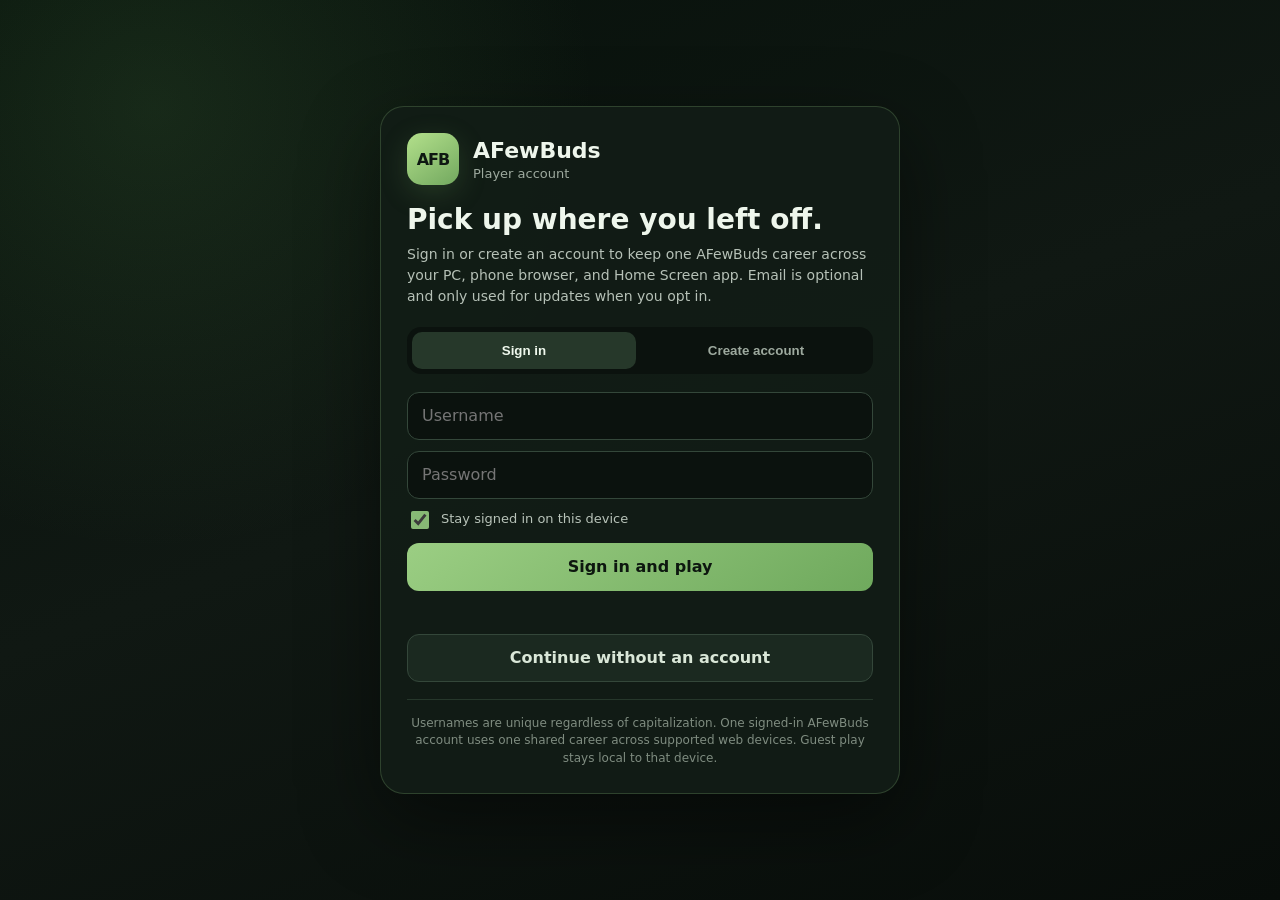
==== commit 34fc9543: "Use safer mobile WebGL startup config" ====
--- a/index.html
+++ b/index.html
@@ -3,10 +3,7 @@
 	<head>
 		<meta charset="utf-8">
 		<meta name="viewport" content="width=device-width, user-scalable=no, initial-scale=1.0">
-	<meta http-equiv="Cache-Control" content="no-cache, no-store, must-revalidate">
-	<meta http-equiv="Pragma" content="no-cache">
-	<meta http-equiv="Expires" content="0">
-		<title>AFewBuds</title>
+		<title>AFewBuds 0.7.9-beta.19</title>
 		<style>
 html, body, #canvas {
 	margin: 0;
@@ -183,119 +180,28 @@
 	.afb-auth-card { margin:auto 0; padding:20px 18px; border-radius:20px; }
 	.afb-auth-title { font-size:24px; }
 }
-
-/* AFewBuds in-game Account settings modal (cloudtest.35). */
-#afb-account-settings-modal {
-	position:fixed; inset:0; z-index:11000; display:flex; align-items:center; justify-content:center;
-	padding:18px; box-sizing:border-box; background:rgba(3,8,5,.82);
-	font-family:Inter,ui-sans-serif,system-ui,-apple-system,BlinkMacSystemFont,"Segoe UI",sans-serif;
-	color:#eef6ec; overflow:auto; touch-action:auto;
-}
-#afb-account-settings-modal[hidden] { display:none !important; }
-.afb-account-settings-card {
-	width:min(620px,100%); max-height:92vh; overflow:auto; box-sizing:border-box;
-	background:#111d16; border:1px solid #3a5941; border-radius:22px; padding:22px;
-	box-shadow:0 28px 80px rgba(0,0,0,.55);
-}
-.afb-account-settings-head { display:flex; align-items:center; justify-content:space-between; gap:12px; margin-bottom:10px; }
-.afb-account-settings-head h2 { margin:0; font-size:25px; }
-.afb-account-settings-close { min-width:44px; min-height:44px; border-radius:11px; border:1px solid #3b5141; background:#1a2920; color:#eef6ec; font:inherit; font-weight:800; }
-.afb-account-section { margin-top:16px; padding-top:16px; border-top:1px solid #2a3b2f; }
-.afb-account-section h3 { margin:0 0 8px; font-size:18px; }
-.afb-account-note { font-size:13px; color:#d8c99e; line-height:1.45; margin:8px 0 12px; }
-.afb-account-row { display:grid; gap:10px; }
-.afb-account-inline { display:grid; grid-template-columns:1fr auto; gap:9px; align-items:center; }
-.afb-account-small { font-size:12px; color:#91a094; line-height:1.4; }
-@media (max-width:600px) {
-	#afb-account-settings-modal { align-items:flex-start; padding:12px; }
-	.afb-account-settings-card { margin:auto 0; padding:18px 15px; border-radius:18px; }
-	.afb-account-inline { grid-template-columns:1fr; }
-}
-
-
-/* AFewBuds global leaderboard - browser-rendered, opened from the in-game phone. */
-#afb-leaderboard-modal{
-	position:fixed; inset:0; z-index:11100; display:flex; align-items:center; justify-content:center;
-	padding:18px; box-sizing:border-box; background:rgba(4,9,6,.91);
-	font-family:Inter,ui-sans-serif,system-ui,-apple-system,BlinkMacSystemFont,"Segoe UI",sans-serif;
-	color:#eef6ec; touch-action:auto; overflow:auto;
-}
-#afb-leaderboard-modal[hidden]{display:none!important}
-.afb-leaderboard-card{
-	width:min(720px,100%); max-height:92vh; overflow:auto; box-sizing:border-box;
-	background:#101a14; border:1px solid #38513e; border-radius:22px; padding:22px;
-	box-shadow:0 28px 80px rgba(0,0,0,.58);
-}
-.afb-leaderboard-head{display:flex;align-items:flex-start;justify-content:space-between;gap:12px;margin-bottom:14px}
-.afb-leaderboard-head h2{margin:0 0 3px;font-size:25px}
-.afb-leaderboard-sub{font-size:13px;line-height:1.4;color:#aebbb0}
-.afb-leaderboard-close{min-width:44px;min-height:44px;border-radius:11px;border:1px solid #405646;background:#19261e;color:#eff7ee;font:inherit;font-weight:900;cursor:pointer}
-.afb-leaderboard-controls{display:grid;grid-template-columns:minmax(0,1fr) auto;gap:10px;align-items:end;margin:14px 0 8px}
-.afb-leaderboard-range{display:flex;gap:8px}
-.afb-leaderboard-range .afb-btn{min-width:108px}
-.afb-leaderboard-reset{min-height:20px;font-size:13px;color:#d6c995;margin-bottom:8px}
-.afb-leaderboard-list{display:grid;gap:8px}
-.afb-leaderboard-row{
-	width:100%; display:grid; grid-template-columns:52px minmax(0,1fr) auto; gap:10px; align-items:center;
-	border:1px solid #304438; background:#15221a; color:#eef6ec; border-radius:14px;
-	padding:12px 14px; font:inherit; text-align:left; cursor:pointer; touch-action:manipulation;
-}
-.afb-leaderboard-row:hover{background:#1a2a20}
-.afb-leaderboard-rank{font-size:18px;font-weight:900}
-.afb-leaderboard-name{font-weight:800;overflow:hidden;text-overflow:ellipsis;white-space:nowrap}
-.afb-leaderboard-value{font-weight:900;white-space:nowrap}
-.afb-leaderboard-podium{border-color:#61724c}
-.afb-leaderboard-me{margin-top:13px;border:1px solid #5d8565;background:#17261c;border-radius:14px;padding:12px 14px;font-weight:800}
-.afb-leaderboard-actions{display:flex;gap:8px;margin-top:11px}
-.afb-leaderboard-actions .afb-btn{flex:1}
-.afb-leaderboard-profile{margin-top:15px;padding:15px;border:1px solid #38513e;border-radius:15px;background:#121f17}
-.afb-leaderboard-profile[hidden]{display:none!important}
-.afb-leaderboard-profile h3{margin:0 0 10px;font-size:21px}
-.afb-leaderboard-profile-grid{display:grid;grid-template-columns:repeat(2,minmax(0,1fr));gap:0 16px}
-.afb-leaderboard-profile-grid div{padding:8px 0;border-bottom:1px solid #26362c;font-size:14px}
-@media(max-width:600px){
-	#afb-leaderboard-modal{align-items:flex-start;padding:10px}
-	.afb-leaderboard-card{margin:auto 0;padding:16px 13px;border-radius:18px}
-	.afb-leaderboard-controls{grid-template-columns:1fr}
-	.afb-leaderboard-range .afb-btn{min-width:0;flex:1}
-	.afb-leaderboard-row{grid-template-columns:42px minmax(0,1fr);gap:5px 9px}
-	.afb-leaderboard-value{grid-column:2}
-	.afb-leaderboard-profile-grid{grid-template-columns:1fr}
-}
-
-
-/* Rotation keeps browser overlays and splash artwork inside the visible screen. */
-#status-splash { max-height:55dvh; }
-#afb-prelaunch { overflow:auto; padding:max(16px,env(safe-area-inset-top)) max(16px,env(safe-area-inset-right)) max(16px,env(safe-area-inset-bottom)) max(16px,env(safe-area-inset-left)); }
-.afb-launch-card { max-height:100%; overflow:auto; }
-@media (orientation:landscape) and (max-height:600px) {
- #afb-account-gate { align-items:flex-start; padding:12px max(20px,env(safe-area-inset-right)) 12px max(20px,env(safe-area-inset-left)); }
- .afb-auth-card { padding:18px; }
- .afb-launch-card { padding:14px 24px; }
- .afb-launch-logo { width:64px; height:64px; margin-bottom:8px; }
- .afb-launch-card h1 { font-size:23px; }
- #afb-prelaunch-progress { margin:12px 0 8px; }
-}
-
-</style>
+		</style>
 		<link id="-gd-engine-icon" rel="icon" type="image/png" href="index.icon.png?v=0.7.9-beta.19" />
 <link rel="apple-touch-icon" href="index.apple-touch-icon.png?v=0.7.9-beta.19"/>
 <link rel="manifest" href="index.manifest.json?v=0.7.9-beta.19">
 <meta name="apple-mobile-web-app-title" content="AFewBuds"><meta name="theme-color" content="#0e1812"><meta name="apple-mobile-web-app-capable" content="yes"><meta name="apple-mobile-web-app-status-bar-style" content="black-translucent">
 	</head>
 	<body>
-<div id="afb-prelaunch" hidden aria-live="polite"><div class="afb-launch-card">
-<img class="afb-launch-logo" src="index.192x192.png" alt="AFewBuds">
-<h1 id="afb-prelaunch-title">Opening AFewBuds</h1><p id="afb-prelaunch-detail">Checking for updates</p>
-<progress id="afb-prelaunch-progress" max="1"></progress>
-<button id="afb-prelaunch-recover" class="afb-launch-recover" hidden>Repair app files</button>
-</div></div>
+		<div id="afb-prelaunch" aria-live="polite">
+			<div class="afb-launch-card">
+				<img class="afb-launch-logo" src="index.png" alt="AFewBuds">
+				<h1 id="afb-prelaunch-title">Checking AFewBuds…</h1>
+				<p id="afb-prelaunch-detail">Looking for an update before launch.</p>
+				<progress id="afb-prelaunch-progress" max="1" data-indeterminate="true"></progress>
+				<button id="afb-prelaunch-recover" class="afb-launch-recover" type="button" hidden>Open repair tool</button>
+			</div>
+		</div>
 		<div id="afb-account-gate" aria-label="AFewBuds account" hidden>
 			<div class="afb-auth-card">
-				<div class="afb-auth-brand"><div class="afb-auth-mark">AFB</div><div><h1>AFewBuds</h1><p>Welcome to Bongchester</p></div></div>
-				<h2 class="afb-auth-title">Your operation starts here.</h2>
-				<p class="afb-auth-sub">Sign in to continue your career, create an account, or continue as a guest.</p>
-				<div class="afb-tabs" id="afb-auth-tabs">
+				<div class="afb-auth-brand"><div class="afb-auth-mark">AFB</div><div><h1>AFewBuds</h1><p>Player account</p></div></div>
+				<h2 class="afb-auth-title">Pick up where you left off.</h2>
+				<p class="afb-auth-sub">Sign in or create an account to keep one AFewBuds career across your PC, phone browser, and Home Screen app. Email is optional and only used for updates when you opt in.</p>
+				<div class="afb-tabs">
 					<button class="afb-tab active" id="afb-login-tab" type="button">Sign in</button>
 					<button class="afb-tab" id="afb-register-tab" type="button">Create account</button>
 				</div>
@@ -305,134 +211,26 @@
 						<input class="afb-field" id="afb-login-pass" placeholder="Password" type="password" autocomplete="current-password" minlength="8" required>
 						<label class="afb-check"><input id="afb-login-remember" type="checkbox" checked><span>Stay signed in on this device</span></label>
 						<button class="afb-btn primary" id="afb-login-btn" type="submit">Sign in and play</button>
-						<button class="afb-btn ghost" id="afb-forgot-btn" type="button">Forgot password?</button>
 						<div class="afb-message" id="afb-login-msg" role="status"></div>
-					</form>
-				</div>
-				<div class="afb-pane" id="afb-forgot-pane" hidden>
-					<form class="afb-stack" id="afb-forgot-form" autocomplete="on">
-						<h3 style="margin:0;font-size:20px">Forgot password?</h3>
-						<p class="afb-auth-sub" style="margin-bottom:4px">Enter your AFewBuds username or saved recovery email. If several accounts share that email, use your username. If the account has a recovery email saved, we'll send a single-use reset link that expires in 30 minutes.</p>
-						<input class="afb-field" id="afb-forgot-user" placeholder="Username or recovery email" autocomplete="username" autocapitalize="none" spellcheck="false" maxlength="254" required>
-						<button class="afb-btn primary" id="afb-forgot-send" type="submit">Send reset email</button>
-						<button class="afb-btn secondary" id="afb-forgot-back" type="button">Back to sign in</button>
-						<div class="afb-message" id="afb-forgot-msg" role="status"></div>
-					</form>
-				</div>
-				<div class="afb-pane" id="afb-reset-pane" hidden>
-					<form class="afb-stack" id="afb-reset-form" autocomplete="on">
-						<h3 style="margin:0;font-size:20px">Choose a new password</h3>
-						<p class="afb-auth-sub" style="margin-bottom:4px">This reset link can be used once and expires 30 minutes after it was requested.</p>
-						<input class="afb-field" id="afb-reset-pass" placeholder="New password (8+ characters)" type="password" autocomplete="new-password" minlength="8" required>
-						<input class="afb-field" id="afb-reset-confirm" placeholder="Confirm new password" type="password" autocomplete="new-password" minlength="8" required>
-						<label class="afb-check"><input id="afb-reset-remember" type="checkbox" checked><span>Stay signed in on this device</span></label>
-						<button class="afb-btn primary" id="afb-reset-submit" type="submit">Reset password</button>
-						<button class="afb-btn secondary" id="afb-reset-new-link" type="button">Request a new reset link</button>
-						<div class="afb-message" id="afb-reset-msg" role="status"></div>
 					</form>
 				</div>
 				<div class="afb-pane" id="afb-register-pane" hidden>
 					<form class="afb-stack" id="afb-register-form" autocomplete="on">
-						<input class="afb-field" id="afb-register-user" placeholder="Username (3-20 letters, numbers, underscore)" autocomplete="username" maxlength="20" required>
+						<input class="afb-field" id="afb-register-user" placeholder="Username (3–20 letters, numbers, underscore)" autocomplete="username" maxlength="20" required>
 						<input class="afb-field" id="afb-register-pass" placeholder="Password (8+ characters)" type="password" autocomplete="new-password" minlength="8" required>
-						<input class="afb-field" id="afb-register-email" placeholder="Email for password recovery (optional)" type="email" autocomplete="email">
+						<input class="afb-field" id="afb-register-email" placeholder="Email for updates (optional)" type="email" autocomplete="email">
 						<label class="afb-check"><input id="afb-register-updates" type="checkbox"><span>Email me occasional AFewBuds updates.</span></label>
 						<label class="afb-check"><input id="afb-register-remember" type="checkbox" checked><span>Stay signed in on this device</span></label>
 						<button class="afb-btn primary" id="afb-register-btn" type="submit">Create account and play</button>
 						<div class="afb-message" id="afb-register-msg" role="status"></div>
 					</form>
 				</div>
-				<div class="afb-stack" id="afb-guest-actions" style="margin-top:12px">
+				<div class="afb-stack" style="margin-top:12px">
 					<button class="afb-btn secondary" id="afb-guest-btn" type="button">Continue without an account</button>
 				</div>
-				<div class="afb-auth-footer">Usernames are unique regardless of capitalization. Add an email if you want password recovery. Update emails remain optional. Sign in to continue the same cloud career on mobile and desktop.</div>
+				<div class="afb-auth-footer">Usernames are unique regardless of capitalization. One signed-in AFewBuds account uses one shared career across supported web devices. Guest play stays local to that device.</div>
 			</div>
 		</div>
-		<div id="afb-account-settings-modal" hidden aria-label="AFewBuds account settings">
-			<div class="afb-account-settings-card">
-				<div class="afb-account-settings-head">
-					<div><h2>Account</h2><div class="afb-account-small">Manage the AFewBuds account attached to this career.</div></div>
-					<button class="afb-account-settings-close" id="afb-account-settings-close" type="button" aria-label="Close account settings">X</button>
-				</div>
-				<div id="afb-account-settings-guest" hidden>
-					<p class="afb-account-note">You are playing as a guest. Sign in or create an account from the login screen to manage account settings.</p>
-				</div>
-				<div id="afb-account-settings-body">
-					<div class="afb-account-section">
-						<h3>Username</h3>
-						<div class="afb-account-small" id="afb-account-current-user"></div>
-						<div class="afb-account-inline" style="margin-top:9px">
-							<input class="afb-field" id="afb-account-username" maxlength="20" placeholder="New username">
-							<button class="afb-btn secondary" id="afb-account-check-user" type="button">Check availability</button>
-						</div>
-						<div class="afb-message" id="afb-account-user-msg"></div>
-					</div>
-					<div class="afb-account-section">
-						<h3>Email & updates</h3>
-						<p class="afb-account-note"><strong>Add an email to your account so you can recover your password if you forget it.</strong> Update emails are optional and can be turned off at any time.</p>
-						<input class="afb-field" id="afb-account-email" type="email" autocomplete="email" placeholder="Email address">
-						<label class="afb-check" style="margin-top:10px"><input id="afb-account-updates" type="checkbox"><span>Email me occasional AFewBuds updates.</span></label>
-						<input class="afb-field" id="afb-account-profile-password" type="password" autocomplete="current-password" placeholder="Current password to save account changes" style="margin-top:10px">
-						<button class="afb-btn primary" id="afb-account-save-profile" type="button" style="margin-top:10px">Save account changes</button>
-						<div class="afb-message" id="afb-account-profile-msg"></div>
-					</div>
-					<div class="afb-account-section">
-						<h3>Password</h3>
-						<div class="afb-account-row">
-							<input class="afb-field" id="afb-account-current-password" type="password" autocomplete="current-password" placeholder="Current password">
-							<input class="afb-field" id="afb-account-new-password" type="password" autocomplete="new-password" minlength="8" placeholder="New password (8+ characters)">
-							<input class="afb-field" id="afb-account-confirm-password" type="password" autocomplete="new-password" minlength="8" placeholder="Confirm new password">
-							<button class="afb-btn primary" id="afb-account-change-password" type="button">Change password</button>
-							<div class="afb-message" id="afb-account-password-msg"></div>
-						</div>
-					</div>
-				</div>
-			</div>
-		</div>
-
-		<div id="afb-leaderboard-modal" hidden>
-			<div class="afb-leaderboard-card" role="dialog" aria-modal="true" aria-labelledby="afb-leaderboard-title">
-				<div class="afb-leaderboard-head">
-					<div>
-						<h2 id="afb-leaderboard-title">AFewBuds Leaderboard</h2>
-						<div class="afb-leaderboard-sub">Global public gameplay rankings. Tap a player to view their career stats.</div>
-					</div>
-					<button class="afb-leaderboard-close" id="afb-leaderboard-close" type="button" aria-label="Close leaderboard">X</button>
-				</div>
-				<div class="afb-leaderboard-controls">
-					<label>
-						<span class="afb-account-small">Rank by</span>
-						<select class="afb-field" id="afb-leaderboard-metric">
-							<option value="revenue">Total Revenue</option>
-							<option value="sales">Sales Completed</option>
-							<option value="dealer_sales">Dealer Sales</option>
-							<option value="harvests">Harvests</option>
-							<option value="hybrids">Hybrids Created</option>
-							<option value="raids">Raids Survived</option>
-							<option value="days">Days Played</option>
-							<option value="career_score">Career Score</option>
-						</select>
-					</label>
-					<div class="afb-leaderboard-range">
-						<button class="afb-btn primary" id="afb-leaderboard-lifetime" type="button">Lifetime</button>
-						<button class="afb-btn secondary" id="afb-leaderboard-weekly" type="button">Weekly</button>
-					</div>
-				</div>
-				<div class="afb-leaderboard-reset" id="afb-leaderboard-reset"></div>
-				<div class="afb-message" id="afb-leaderboard-msg" role="status"></div>
-				<div class="afb-leaderboard-list" id="afb-leaderboard-list"></div>
-				<div class="afb-leaderboard-me" id="afb-leaderboard-me"></div>
-				<div class="afb-leaderboard-actions">
-					<button class="afb-btn secondary" id="afb-leaderboard-expand" type="button">View Top 25</button>
-					<button class="afb-btn secondary" id="afb-leaderboard-refresh" type="button">Refresh</button>
-				</div>
-				<div class="afb-leaderboard-profile" id="afb-leaderboard-profile" hidden>
-					<h3 id="afb-leaderboard-profile-name">Public Career</h3>
-					<div class="afb-leaderboard-profile-grid" id="afb-leaderboard-profile-grid"></div>
-				</div>
-			</div>
-		</div>
-
 		<canvas id="canvas">
 			Your browser does not support the canvas tag.
 		</canvas>
@@ -447,40 +245,24 @@
 			<div id="status-notice"></div>
 		</div>
 
-		<script src="shared/afb-updater.js?v=0.16.0-mobile-beta.13"></script>
-		<script src="shared/afb-legacy-save.js?v=0.16.0-mobile-beta.13"></script>
+		<script src="shared/afb-updater.js"></script>
 		<script src="shared/config.js"></script>
-		<script src="shared/afb-api.js?v=0.16.0-mobile-beta.13"></script>
-		<script src="shared/afb-cloud.js?v=0.16.0-mobile-beta.13"></script>
-		<script src="index-mobile.js?v=0.16.0-mobile-beta.13"></script>
+		<script src="shared/afb-api.js"></script>
+		<script src="shared/afb-cloud-accountsync10.js?v=0.7.9-beta.19-accountsync10"></script>
+		<script src="index-accountsync10.js?v=0.7.9-beta.19-accountsync10"></script>
 		<script>
-const AFB_RELEASE_ID = "0.16.0-mobile-beta.13";
-window.AFB_INSTALLED_RELEASE=AFB_RELEASE_ID;
-const AFB_TEST_TITLE = "AFewBuds";
-function afbKeepTestTitle(){ if(document.title !== AFB_TEST_TITLE) document.title = AFB_TEST_TITLE; }
-afbKeepTestTitle();
-setInterval(afbKeepTestTitle, 1000);
-const GODOT_CONFIG = {"args":[],"canvasResizePolicy":2,"emscriptenPoolSize":8,"ensureCrossOriginIsolationHeaders":false,"executable":"index","experimentalVK":true,"fileSizes":{"index-mobile.pck":48753996,"index.wasm":37902138},"focusCanvas":true,"mainPack":"index-mobile.pck","gdextensionLibs":[],"godotPoolSize":4,"serviceWorker":"index.service.worker.js"};
+const GODOT_CONFIG = {"args":[],"canvasResizePolicy":2,"emscriptenPoolSize":1,"ensureCrossOriginIsolationHeaders":false,"executable":"index","experimentalVK":false,"fileSizes":{"index-accountsync10.pck":25369424,"index.wasm":37902138},"focusCanvas":true,"mainPack":"index-accountsync10.pck","gdextensionLibs":[],"godotPoolSize":1,"serviceWorker":"index.service.worker.js"};
 const GODOT_THREADS_ENABLED = false;
 let AFB_GAME_STARTED = false;
 let AFB_GAME_STARTING = false;
 
 function afbSetPane(which) {
 	const login = which === 'login';
-	const register = which === 'register';
-	const forgot = which === 'forgot';
-	const reset = which === 'reset';
-	const special = forgot || reset;
-	document.getElementById('afb-auth-tabs').hidden = special;
 	document.getElementById('afb-login-tab').classList.toggle('active', login);
-	document.getElementById('afb-register-tab').classList.toggle('active', register);
+	document.getElementById('afb-register-tab').classList.toggle('active', !login);
 	document.getElementById('afb-login-pane').hidden = !login;
-	document.getElementById('afb-register-pane').hidden = !register;
-	document.getElementById('afb-forgot-pane').hidden = !forgot;
-	document.getElementById('afb-reset-pane').hidden = !reset;
-	document.getElementById('afb-guest-actions').hidden = special;
-	const focusId = login ? 'afb-login-user' : register ? 'afb-register-user' : forgot ? 'afb-forgot-user' : 'afb-reset-pass';
-	setTimeout(() => document.getElementById(focusId)?.focus(), 0);
+	document.getElementById('afb-register-pane').hidden = login;
+	setTimeout(() => (login ? document.getElementById('afb-login-user') : document.getElementById('afb-register-user')).focus(), 0);
 }
 function afbMessage(id, text, bad=false) {
 	const el = document.getElementById(id);
@@ -490,13 +272,11 @@
 function afbFriendlyError(error) {
 	const raw = String(error && error.message || error || 'Account request failed.');
 	if (/username_taken|duplicate|unique/i.test(raw)) return 'That username is already taken.';
-	if (/username_invalid/i.test(raw)) return 'Use 3-20 letters, numbers, or underscores for the username.';
+	if (/username_invalid/i.test(raw)) return 'Use 3–20 letters, numbers, or underscores for the username.';
 	if (/password_too_short/i.test(raw)) return 'Use a password with at least 8 characters.';
 	if (/email_required_for_updates/i.test(raw)) return 'Enter an email address or turn off update emails.';
 	if (/invalid_username_or_password/i.test(raw)) return 'That username or password is not correct.';
 	if (/session_invalid/i.test(raw)) return 'Your saved sign-in expired. Please sign in again.';
-	if (/reset_token_invalid/i.test(raw)) return 'This reset link is invalid or expired. Request a new one.';
-	if (/password_too_long/i.test(raw)) return 'Use a password no longer than 128 characters.';
 	return raw;
 }
 function afbNormalizeSession(data) {
@@ -504,37 +284,6 @@
 	if (data && data.value && typeof data.value === 'object') data = data.value;
 	return data && typeof data === 'object' ? data : null;
 }
-async function afbRequestPasswordReset(username) {
-	if (!window.AFB_API || !AFB_API.enabled) throw new Error('Account service is not configured.');
-	const cfg = AFB_API.cfg || {};
-	const base = String(cfg.supabaseUrl || '').replace(/\/$/, '');
-	const apiKey = cfg.supabasePublishableKey || cfg.supabaseAnonKey || '';
-	if (!base || !apiKey) throw new Error('Account service is not configured.');
-	const res = await fetch(base + '/functions/v1/afb-password-reset', {
-		method:'POST',
-		headers:{'Content-Type':'application/json','apikey':apiKey},
-		body:JSON.stringify({username:String(username || '').trim(),return_url:window.location.origin + window.location.pathname})
-	});
-	let data = null;
-	const raw = await res.text();
-	if (raw) { try { data = JSON.parse(raw); } catch (_) { data = {error:raw}; } }
-	if (!res.ok) {
-		const code = data && data.error || 'recovery_service_unavailable';
-		if (code === 'recovery_email_not_configured') throw new Error('Password recovery email is not configured yet.');
-		if (code === 'recovery_email_send_failed') throw new Error('The reset email could not be sent right now. Try again later.');
-		throw new Error('Password recovery is temporarily unavailable.');
-	}
-	return data || {};
-}
-
-function afbClearResetQuery() {
-	try {
-		const url = new URL(window.location.href);
-		url.searchParams.delete('reset');
-		window.history.replaceState({}, document.title, url.pathname + url.search + url.hash);
-	} catch (_) {}
-}
-
 async function afbValidateStoredSession() {
 	if (!window.AFB_API || !AFB_API.enabled) return null;
 	const saved = AFB_API.getPlayerSession();
@@ -561,25 +310,32 @@
 	if (AFB_GAME_STARTED || AFB_GAME_STARTING) return;
 	AFB_GAME_STARTING = true;
 	try {
-		if (window.AFB_CLOUD) {
+		if (window.AFB_CLOUD && window.AFB_API && AFB_API.getPlayerSession && AFB_API.getPlayerSession()) {
 			await AFB_CLOUD.reconcileLatestSilently();
 		}
 	} catch (error) {
-		console.warn('AFewBuds could not load its shared career.', error);
-		document.getElementById('afb-account-gate').hidden=false;afbMessage('afb-login-msg', 'Could not load your career. Reconnect and sign in to try again. Your save has not been replaced.');
-		AFB_GAME_STARTING = false;
-		return;
+		console.warn('AFewBuds account career reconcile skipped; using local career.', error);
 	}
 	AFB_GAME_STARTED = true;
-	window.AFB_GAME_RUNNING=true;
 	AFB_GAME_STARTING = false;
 	document.getElementById('afb-account-gate').hidden = true;
-	if(window.AFB_UPDATER)AFB_UPDATER.notifyGameStarting();
+	if (window.AFB_UPDATER) AFB_UPDATER.notifyGameStarting();
 	afbLoadTracker();
 	if (window.AFB_CLOUD) AFB_CLOUD.startAutoSync();
 	launchGodotEngine();
 }
 function launchGodotEngine() {
+	const canvas = document.getElementById('canvas');
+	if (canvas) canvas.addEventListener('webglcontextlost', function(event) {
+		event.preventDefault();
+		const notice = document.getElementById('status-notice');
+		const overlay = document.getElementById('status');
+		if (notice && overlay) {
+			notice.textContent = 'Graphics restarted. Reload this page once; if it repeats, open in Chrome with hardware acceleration/WebGL enabled.';
+			overlay.style.visibility = 'visible';
+			notice.style.display = 'block';
+		}
+	}, false); /* AFB_WEBGL_CONTEXT_HANDLER */
 	const engine = new Engine(GODOT_CONFIG);
 	const statusOverlay = document.getElementById('status');
 	const statusProgress = document.getElementById('status-progress');
@@ -612,67 +368,16 @@
 	engine.startGame({onProgress:function(current,total){
 		if (current > 0 && total > 0) { statusProgress.value=current; statusProgress.max=total; }
 		else { statusProgress.removeAttribute('value'); statusProgress.removeAttribute('max'); }
-	}}).then(() => { setStatusMode('hidden'); if(window.AFB_UPDATER)AFB_UPDATER.markGameReady(); }, (error) => { if(window.AFB_UPDATER)AFB_UPDATER.markGameFailure(error); displayFailureNotice(error); });
+	}}).then(() => { setStatusMode('hidden'); if (window.AFB_UPDATER) AFB_UPDATER.markGameReady(); }, (error) => { if (window.AFB_UPDATER) AFB_UPDATER.markGameFailure(error); displayFailureNotice(error); });
 }
 
 document.getElementById('afb-login-tab').addEventListener('click', () => afbSetPane('login'));
 document.getElementById('afb-register-tab').addEventListener('click', () => afbSetPane('register'));
-document.getElementById('afb-forgot-btn').addEventListener('click', () => {
-	document.getElementById('afb-forgot-user').value = document.getElementById('afb-login-user').value.trim();
-	afbMessage('afb-forgot-msg', '');
-	afbSetPane('forgot');
-});
-document.getElementById('afb-forgot-back').addEventListener('click', () => afbSetPane('login'));
-document.getElementById('afb-reset-new-link').addEventListener('click', () => {
-	afbClearResetQuery();
-	afbMessage('afb-forgot-msg', '');
-	afbSetPane('forgot');
-});
-document.getElementById('afb-forgot-form').addEventListener('submit', async (event) => {
-	event.preventDefault();
-	const button = document.getElementById('afb-forgot-send'); button.disabled = true;
-	afbMessage('afb-forgot-msg', 'Sending recovery email...');
-	try {
-		const identifier = document.getElementById('afb-forgot-user').value.trim();
-		const data = await afbRequestPasswordReset(identifier);
-		afbMessage('afb-forgot-msg', data.message || 'If that account has a recovery email, a reset link has been sent.');
-	} catch (e) {
-		afbMessage('afb-forgot-msg', afbFriendlyError(e), true);
-	} finally {
-		button.disabled = false;
-	}
-});
-document.getElementById('afb-reset-form').addEventListener('submit', async (event) => {
-	event.preventDefault();
-	const button = document.getElementById('afb-reset-submit'); button.disabled = true;
-	afbMessage('afb-reset-msg', 'Resetting password...');
-	try {
-		const token = new URLSearchParams(window.location.search).get('reset') || '';
-		const next = document.getElementById('afb-reset-pass').value;
-		const confirm = document.getElementById('afb-reset-confirm').value;
-		if (next !== confirm) throw new Error('Passwords do not match.');
-		if (next.length < 8) throw new Error('password_too_short');
-		let data = afbNormalizeSession(await AFB_API.rpc('afb_password_reset_complete', {
-			p_reset_token:token,
-			p_new_password:next,
-			p_remember:document.getElementById('afb-reset-remember').checked
-		}));
-		if (!data || !data.session_token || !data.username) throw new Error('Account service returned an incomplete password reset.');
-		AFB_API.savePlayerSession(data, document.getElementById('afb-reset-remember').checked);
-		afbClearResetQuery();
-		afbMessage('afb-reset-msg', 'Password reset. Signing you in...');
-		afbLaunchGame();
-	} catch (e) {
-		afbMessage('afb-reset-msg', afbFriendlyError(e), true);
-	} finally {
-		button.disabled = false;
-	}
-});
 document.getElementById('afb-guest-btn').addEventListener('click', afbLaunchGame);
 document.getElementById('afb-login-form').addEventListener('submit', async (event) => {
 	event.preventDefault();
 	const button = document.getElementById('afb-login-btn'); button.disabled = true;
-	afbMessage('afb-login-msg', 'Signing in...');
+	afbMessage('afb-login-msg', 'Signing in…');
 	try {
 		if (!window.AFB_API || !AFB_API.enabled) throw new Error('Account service is not configured. You can continue without an account.');
 		let data = afbNormalizeSession(await AFB_API.rpc('afb_login', {
@@ -690,7 +395,7 @@
 document.getElementById('afb-register-form').addEventListener('submit', async (event) => {
 	event.preventDefault();
 	const button = document.getElementById('afb-register-btn'); button.disabled = true;
-	afbMessage('afb-register-msg', 'Creating account...');
+	afbMessage('afb-register-msg', 'Creating account…');
 	try {
 		if (!window.AFB_API || !AFB_API.enabled) throw new Error('Account service is not configured. You can continue without an account.');
 		let data = afbNormalizeSession(await AFB_API.rpc('afb_register', {
@@ -708,304 +413,27 @@
 	finally { button.disabled = false; }
 });
 
-
-const AFB_LEADERBOARD_STATE = {range:'lifetime',metric:'revenue',limit:5};
-
-function afbLeaderboardValue(metric,value){
-	const n=Math.max(0,Number(value||0));
-	if(metric==='revenue') return String.fromCharCode(36)+Math.round(n).toLocaleString();
-	if(metric==='days') return Math.round(n).toLocaleString()+(Math.round(n)===1?' day':' days');
-	return Math.round(n).toLocaleString();
-}
-function afbLeaderboardToken(){
-	try{
-		const session=window.AFB_API&&AFB_API.getPlayerSession?AFB_API.getPlayerSession():null;
-		return session&&session.session_token?session.session_token:null;
-	}catch(_){return null;}
-}
-function afbLeaderboardMessage(text,bad=false){
-	const el=document.getElementById('afb-leaderboard-msg');
-	if(!el) return;
-	el.textContent=text||'';
-	el.classList.toggle('bad',!!bad);
-}
-function afbLeaderboardCountdown(endsAt){
-	if(!endsAt) return '';
-	const ms=new Date(endsAt).getTime()-Date.now();
-	if(!Number.isFinite(ms)||ms<=0) return 'Weekly reset is processing.';
-	const mins=Math.floor(ms/60000);
-	const days=Math.floor(mins/1440);
-	const hours=Math.floor((mins%1440)/60);
-	const minutes=mins%60;
-	return 'Weekly reset in '+days+'d '+hours+'h '+minutes+'m';
-}
-async function afbLeaderboardProfile(accountId){
-	const panel=document.getElementById('afb-leaderboard-profile');
-	const name=document.getElementById('afb-leaderboard-profile-name');
-	const grid=document.getElementById('afb-leaderboard-profile-grid');
-	panel.hidden=false;
-	name.textContent='Loading career...';
-	grid.textContent='';
-	try{
-		const p=afbNormalizeSession(await AFB_API.rpc('afb_leaderboard_profile',{p_account_id:accountId}));
-		if(!p||!p.username) throw new Error('Career profile unavailable.');
-		name.textContent=p.username+'  -  Public Career';
-		const dollar=String.fromCharCode(36);
-		const fields=[
-			['Grower Level',p.grower_level],
-			['Grower XP',Number(p.grower_xp||0).toLocaleString()],
-			['Reputation',Number(p.reputation||0).toLocaleString()],
-			['Lifetime Revenue',dollar+Number(p.lifetime_revenue||0).toLocaleString()],
-			['Sales',Number(p.sales||0).toLocaleString()],
-			['Dealer Sales',Number(p.dealer_sales||0).toLocaleString()],
-			['Harvests',Number(p.harvests||0).toLocaleString()],
-			['Hybrids Created',Number(p.hybrids_created||0).toLocaleString()],
-			['Raids Survived',Number(p.raids_survived||0).toLocaleString()],
-			['Customers Known',Number(p.customers_known||0).toLocaleString()],
-			['Days Played',Number(p.days_played||0).toLocaleString()],
-			['Milestones Claimed',Number(p.milestones_claimed||0).toLocaleString()],
-			['Career Score',Number(p.career_score||0).toLocaleString()]
-		];
-		for(const field of fields){
-			const item=document.createElement('div');
-			const strong=document.createElement('strong');
-			strong.textContent=field[0]+': ';
-			item.appendChild(strong);
-			item.appendChild(document.createTextNode(String(field[1])));
-			grid.appendChild(item);
-		}
-		panel.scrollIntoView({block:'nearest',behavior:'smooth'});
-	}catch(error){
-		name.textContent='Career unavailable';
-		grid.textContent=afbFriendlyError(error);
-	}
-}
-async function afbLeaderboardLoad(){
-	const list=document.getElementById('afb-leaderboard-list');
-	const me=document.getElementById('afb-leaderboard-me');
-	const reset=document.getElementById('afb-leaderboard-reset');
-	const expand=document.getElementById('afb-leaderboard-expand');
-	const profile=document.getElementById('afb-leaderboard-profile');
-	list.textContent='';
-	me.textContent='';
-	reset.textContent='';
-	profile.hidden=true;
-	afbLeaderboardMessage('Loading rankings...');
-	try{
-		const data=afbNormalizeSession(await AFB_API.rpc('afb_leaderboard_get',{
-			p_metric:AFB_LEADERBOARD_STATE.metric,
-			p_range:AFB_LEADERBOARD_STATE.range,
-			p_limit:AFB_LEADERBOARD_STATE.limit,
-			p_session_token:afbLeaderboardToken()
-		}));
-		if(!data) throw new Error('Leaderboard unavailable.');
-		const rows=Array.isArray(data.top)?data.top:[];
-		afbLeaderboardMessage(rows.length?'':(AFB_LEADERBOARD_STATE.range==='weekly'?'No weekly activity has been recorded yet.':'No rankings yet.'));
-		for(const row of rows){
-			const button=document.createElement('button');
-			button.type='button';
-			button.className='afb-leaderboard-row'+(Number(row.rank)<=3?' afb-leaderboard-podium':'');
-			const rank=document.createElement('span');
-			rank.className='afb-leaderboard-rank';
-			rank.textContent='#'+row.rank;
-			const username=document.createElement('span');
-			username.className='afb-leaderboard-name';
-			username.textContent=row.username||'Player';
-			const value=document.createElement('span');
-			value.className='afb-leaderboard-value';
-			value.textContent=afbLeaderboardValue(AFB_LEADERBOARD_STATE.metric,row.value);
-			button.append(rank,username,value);
-			button.addEventListener('click',()=>afbLeaderboardProfile(row.account_id));
-			list.appendChild(button);
-		}
-		if(data.me){
-			me.textContent='Your Rank: #'+data.me.rank+'  -  '+afbLeaderboardValue(AFB_LEADERBOARD_STATE.metric,data.me.value);
-		}else if(afbLeaderboardToken()){
-			me.textContent=AFB_LEADERBOARD_STATE.range==='weekly'?'Your Rank: No weekly activity yet.':'Your Rank: Not ranked yet.';
-		}else{
-			me.textContent='Sign in to pin your own rank here.';
-		}
-		reset.textContent=AFB_LEADERBOARD_STATE.range==='weekly'?afbLeaderboardCountdown(data.week_ends_at):'Lifetime rankings never reset.';
-		expand.textContent=AFB_LEADERBOARD_STATE.limit===5?'View Top 25':'Show Top 5';
-	}catch(error){
-		afbLeaderboardMessage(afbFriendlyError(error),true);
-	}
-}
-function afbLeaderboardSetRange(range){
-	AFB_LEADERBOARD_STATE.range=range==='weekly'?'weekly':'lifetime';
-	document.getElementById('afb-leaderboard-lifetime').className='afb-btn '+(AFB_LEADERBOARD_STATE.range==='lifetime'?'primary':'secondary');
-	document.getElementById('afb-leaderboard-weekly').className='afb-btn '+(AFB_LEADERBOARD_STATE.range==='weekly'?'primary':'secondary');
-	afbLeaderboardLoad();
-}
-window.AFB_LEADERBOARD={
-	open:async function(){
-		const modal=document.getElementById('afb-leaderboard-modal');
-		if(!modal) return;
-		modal.hidden=false;
-		try{
-			if(window.AFB_CLOUD&&AFB_CLOUD.syncLatest) await AFB_CLOUD.syncLatest();
-		}catch(error){
-			console.warn('AFB leaderboard pre-sync skipped:',error&&error.message||error);
-		}
-		await afbLeaderboardLoad();
-	},
-	close:function(){
-		const modal=document.getElementById('afb-leaderboard-modal');
-		if(modal) modal.hidden=true;
-	}
-};
-document.getElementById('afb-leaderboard-close').addEventListener('click',()=>AFB_LEADERBOARD.close());
-document.getElementById('afb-leaderboard-modal').addEventListener('click',(event)=>{
-	if(event.target&&event.target.id==='afb-leaderboard-modal') AFB_LEADERBOARD.close();
-});
-document.getElementById('afb-leaderboard-lifetime').addEventListener('click',()=>afbLeaderboardSetRange('lifetime'));
-document.getElementById('afb-leaderboard-weekly').addEventListener('click',()=>afbLeaderboardSetRange('weekly'));
-document.getElementById('afb-leaderboard-metric').addEventListener('change',(event)=>{
-	AFB_LEADERBOARD_STATE.metric=event.target.value;
-	afbLeaderboardLoad();
-});
-document.getElementById('afb-leaderboard-expand').addEventListener('click',()=>{
-	AFB_LEADERBOARD_STATE.limit=AFB_LEADERBOARD_STATE.limit===5?25:5;
-	afbLeaderboardLoad();
-});
-document.getElementById('afb-leaderboard-refresh').addEventListener('click',()=>afbLeaderboardLoad());
-
-function afbAccountFriendlyError(error) {
-	const raw = String(error && error.message || error || 'Account request failed.');
-	if (/username_taken|duplicate|unique/i.test(raw)) return 'That username is already taken.';
-	if (/username_invalid/i.test(raw)) return 'Use 3-20 letters, numbers, or underscores.';
-	if (/password_incorrect/i.test(raw)) return 'Your current password is not correct.';
-	if (/password_too_short/i.test(raw)) return 'Use a password with at least 8 characters.';
-	if (/email_invalid/i.test(raw)) return 'Enter a valid email address.';
-	if (/email_required_for_updates/i.test(raw)) return 'Add an email address before turning on update emails.';
-	if (/session_invalid/i.test(raw)) return 'Your saved sign-in expired. Sign in again.';
-	return raw;
-}
-function afbAccountMessage(id, text, bad=false) {
-	const el=document.getElementById(id);
-	if(!el) return;
-	el.textContent=text||'';
-	el.classList.toggle('bad',!!bad);
-}
-function afbAccountRemembered() {
-	return !!localStorage.getItem('afb_player_session');
-}
-async function afbAccountLoadProfile() {
-	const modal=document.getElementById('afb-account-settings-modal');
-	const body=document.getElementById('afb-account-settings-body');
-	const guest=document.getElementById('afb-account-settings-guest');
-	const session=window.AFB_API && AFB_API.getPlayerSession ? AFB_API.getPlayerSession() : null;
-	if(!session || !session.session_token) {
-		body.hidden=true; guest.hidden=false; return;
-	}
-	body.hidden=false; guest.hidden=true;
-	try {
-		let data=afbNormalizeSession(await AFB_API.rpc('afb_account_get_profile',{p_session_token:session.session_token}));
-		if(!data || !data.username) throw new Error('session_invalid');
-		document.getElementById('afb-account-current-user').textContent='Current username: '+data.username;
-		document.getElementById('afb-account-username').value=data.username||'';
-		document.getElementById('afb-account-email').value=data.email||'';
-		document.getElementById('afb-account-updates').checked=!!data.updates_opt_in;
-		const merged=Object.assign({},session,data,{session_token:session.session_token});
-		AFB_API.savePlayerSession(merged,afbAccountRemembered());
-	} catch(e) {
-		afbAccountMessage('afb-account-profile-msg',afbAccountFriendlyError(e),true);
-	}
-}
-window.AFB_ACCOUNT_SETTINGS = {
-	open: async function() {
-		const modal=document.getElementById('afb-account-settings-modal');
-		if(!modal) return;
-		modal.hidden=false;
-		await afbAccountLoadProfile();
-	},
-	close: function() {
-		const modal=document.getElementById('afb-account-settings-modal');
-		if(modal) modal.hidden=true;
-	}
-};
-document.getElementById('afb-account-settings-close').addEventListener('click',()=>AFB_ACCOUNT_SETTINGS.close());
-document.getElementById('afb-account-settings-modal').addEventListener('click',(e)=>{
-	if(e.target && e.target.id==='afb-account-settings-modal') AFB_ACCOUNT_SETTINGS.close();
-});
-document.getElementById('afb-account-check-user').addEventListener('click',async()=>{
-	const session=AFB_API.getPlayerSession();
-	const username=document.getElementById('afb-account-username').value.trim();
-	afbAccountMessage('afb-account-user-msg','Checking...');
-	try {
-		const data=afbNormalizeSession(await AFB_API.rpc('afb_username_available',{p_session_token:session.session_token,p_username:username}));
-		afbAccountMessage('afb-account-user-msg',data && data.available ? 'Username is available.' : 'That username is already taken.',!(data&&data.available));
-	} catch(e){ afbAccountMessage('afb-account-user-msg',afbAccountFriendlyError(e),true); }
-});
-document.getElementById('afb-account-save-profile').addEventListener('click',async()=>{
-	const button=document.getElementById('afb-account-save-profile'); button.disabled=true;
-	afbAccountMessage('afb-account-profile-msg','Saving...');
-	try {
-		const session=AFB_API.getPlayerSession();
-		const data=afbNormalizeSession(await AFB_API.rpc('afb_account_update_profile',{
-			p_session_token:session.session_token,
-			p_current_password:document.getElementById('afb-account-profile-password').value,
-			p_username:document.getElementById('afb-account-username').value.trim(),
-			p_email:document.getElementById('afb-account-email').value.trim()||null,
-			p_updates_opt_in:document.getElementById('afb-account-updates').checked
-		}));
-		const merged=Object.assign({},session,data,{session_token:session.session_token});
-		AFB_API.savePlayerSession(merged,afbAccountRemembered());
-		document.getElementById('afb-account-current-user').textContent='Current username: '+data.username;
-		document.getElementById('afb-account-profile-password').value='';
-		afbAccountMessage('afb-account-profile-msg','Account updated.');
-	} catch(e){ afbAccountMessage('afb-account-profile-msg',afbAccountFriendlyError(e),true); }
-	finally { button.disabled=false; }
-});
-document.getElementById('afb-account-change-password').addEventListener('click',async()=>{
-	const button=document.getElementById('afb-account-change-password'); button.disabled=true;
-	afbAccountMessage('afb-account-password-msg','Changing password...');
-	try {
-		const current=document.getElementById('afb-account-current-password').value;
-		const next=document.getElementById('afb-account-new-password').value;
-		const confirm=document.getElementById('afb-account-confirm-password').value;
-		if(next!==confirm) throw new Error('Passwords do not match.');
-		if(next.length<8) throw new Error('password_too_short');
-		const session=AFB_API.getPlayerSession();
-		const data=afbNormalizeSession(await AFB_API.rpc('afb_account_change_password',{
-			p_session_token:session.session_token,
-			p_current_password:current,
-			p_new_password:next,
-			p_remember:afbAccountRemembered()
-		}));
-		if(!data || !data.session_token) throw new Error('Account service returned an incomplete password change.');
-		AFB_API.savePlayerSession(data,afbAccountRemembered());
-		document.getElementById('afb-account-current-password').value='';
-		document.getElementById('afb-account-new-password').value='';
-		document.getElementById('afb-account-confirm-password').value='';
-		afbAccountMessage('afb-account-password-msg','Password changed. Other signed-in devices were signed out.');
-		await afbAccountLoadProfile();
-	} catch(e){ afbAccountMessage('afb-account-password-msg',afbAccountFriendlyError(e),true); }
-	finally { button.disabled=false; }
-});
-
 async function afbBootAccountGate(){
-	const gate = document.getElementById('afb-account-gate');
-	const resetToken = new URLSearchParams(window.location.search).get('reset');
-	if (resetToken) {
-		gate.hidden = false;
-		afbSetPane('reset');
-		return;
-	}
 	const saved = await afbValidateStoredSession();
 	if (saved) { afbLaunchGame(); return; }
+	const gate = document.getElementById('afb-account-gate');
 	gate.hidden = false;
-	afbSetPane('login');
 	if (!window.AFB_API || !AFB_API.enabled) {
 		afbMessage('afb-login-msg', 'Account service is not configured yet. You can continue without an account.', true);
 	}
 }
 
 (async function afbPrelaunch(){
- try { if(window.AFB_UPDATER)await AFB_UPDATER.boot(); }
- catch(error){console.warn('Update check unavailable',error);document.getElementById('afb-prelaunch').hidden=true;}
- await afbBootAccountGate();
+	try {
+		if (window.AFB_UPDATER) await AFB_UPDATER.boot();
+	} catch (error) {
+		console.warn('AFewBuds updater unavailable; starting installed build.', error);
+		const overlay = document.getElementById('afb-prelaunch');
+		if (overlay) overlay.hidden = true;
+	}
+	await afbBootAccountGate();
 })();
 		</script>
 	</body>
 </html>
+
